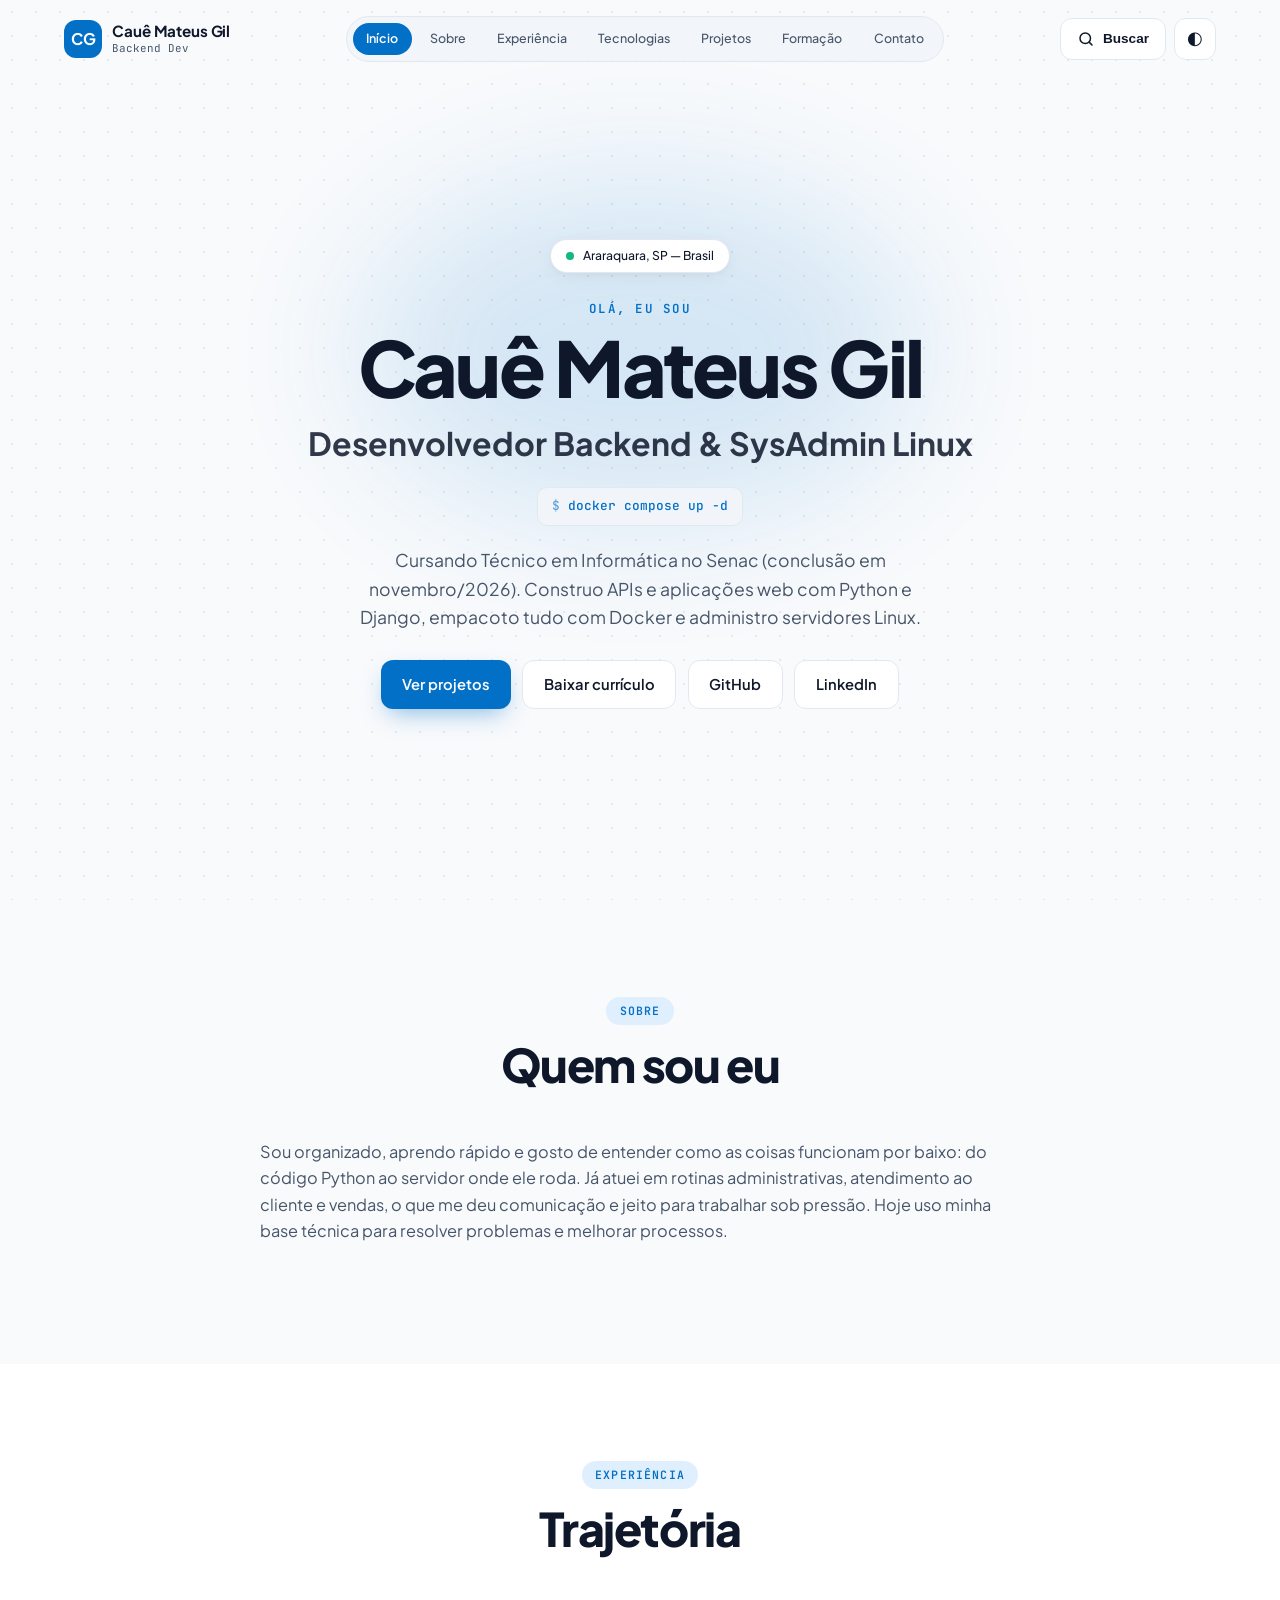
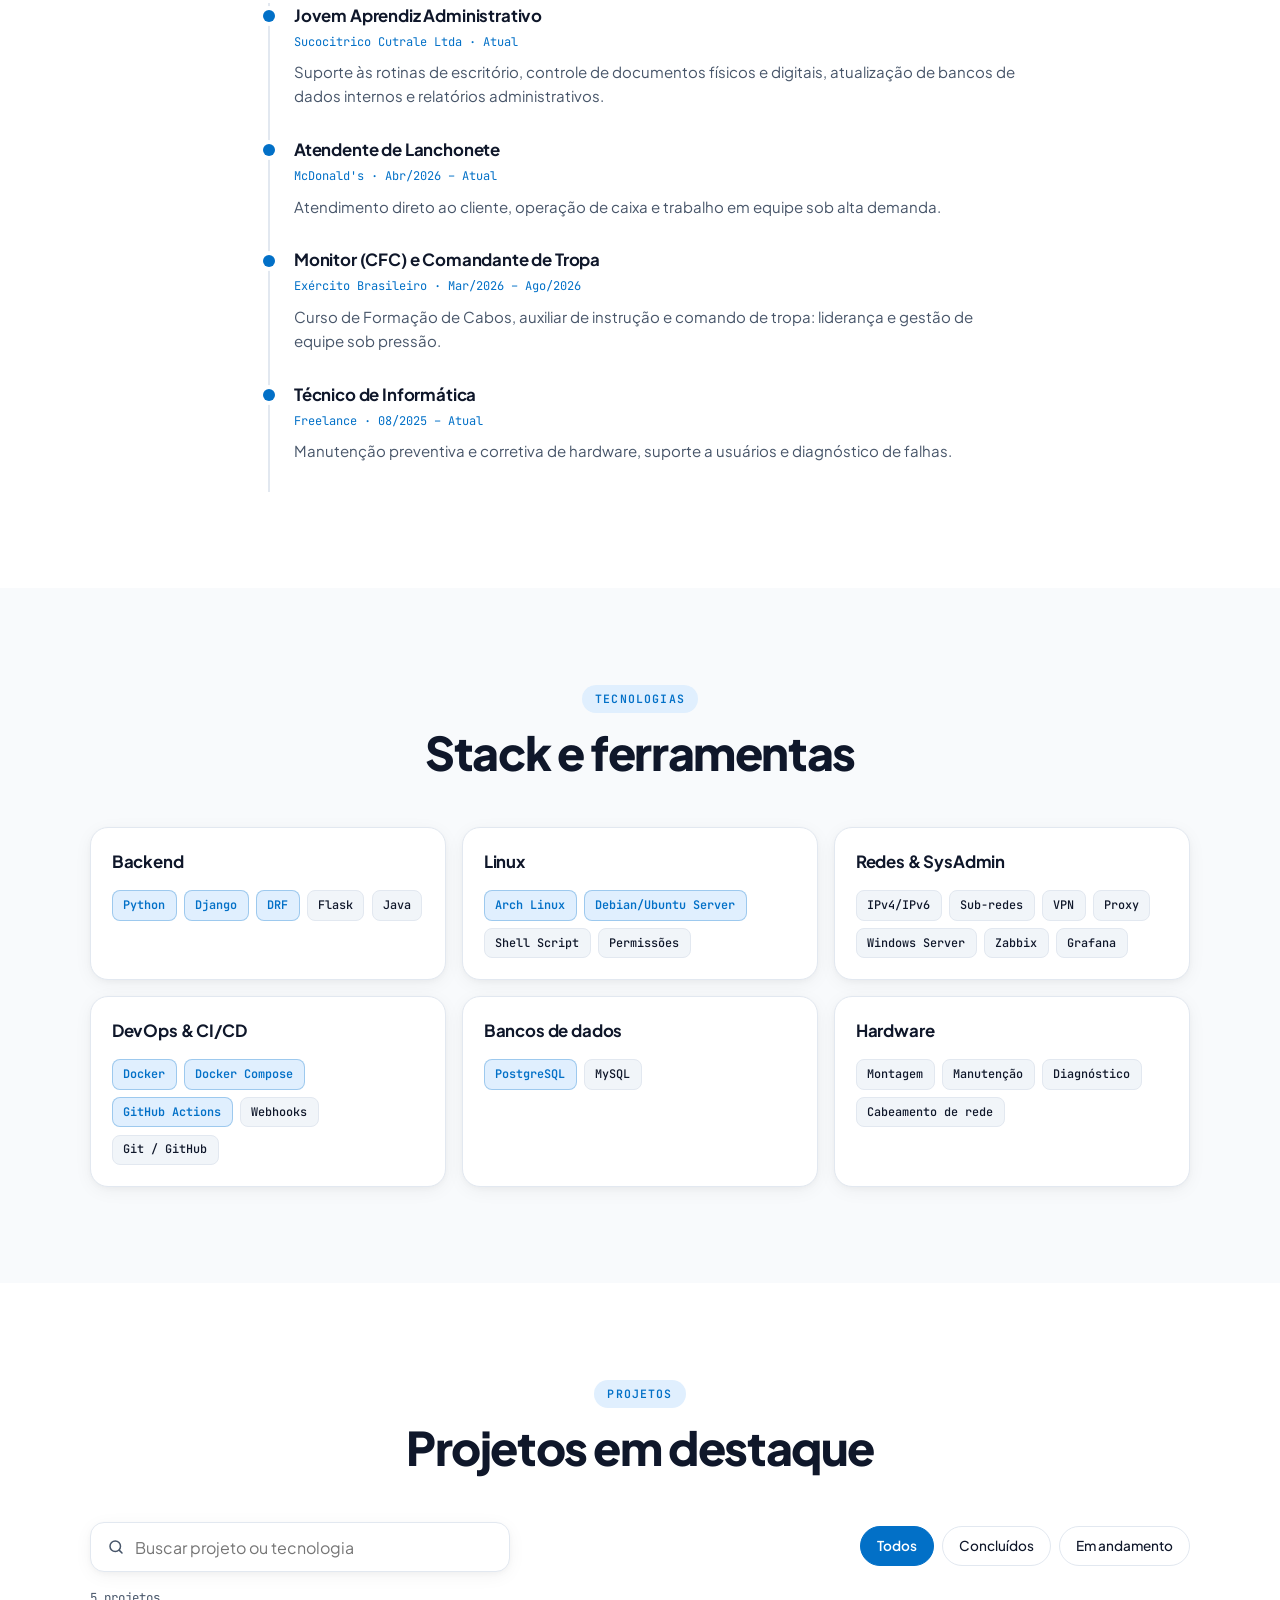
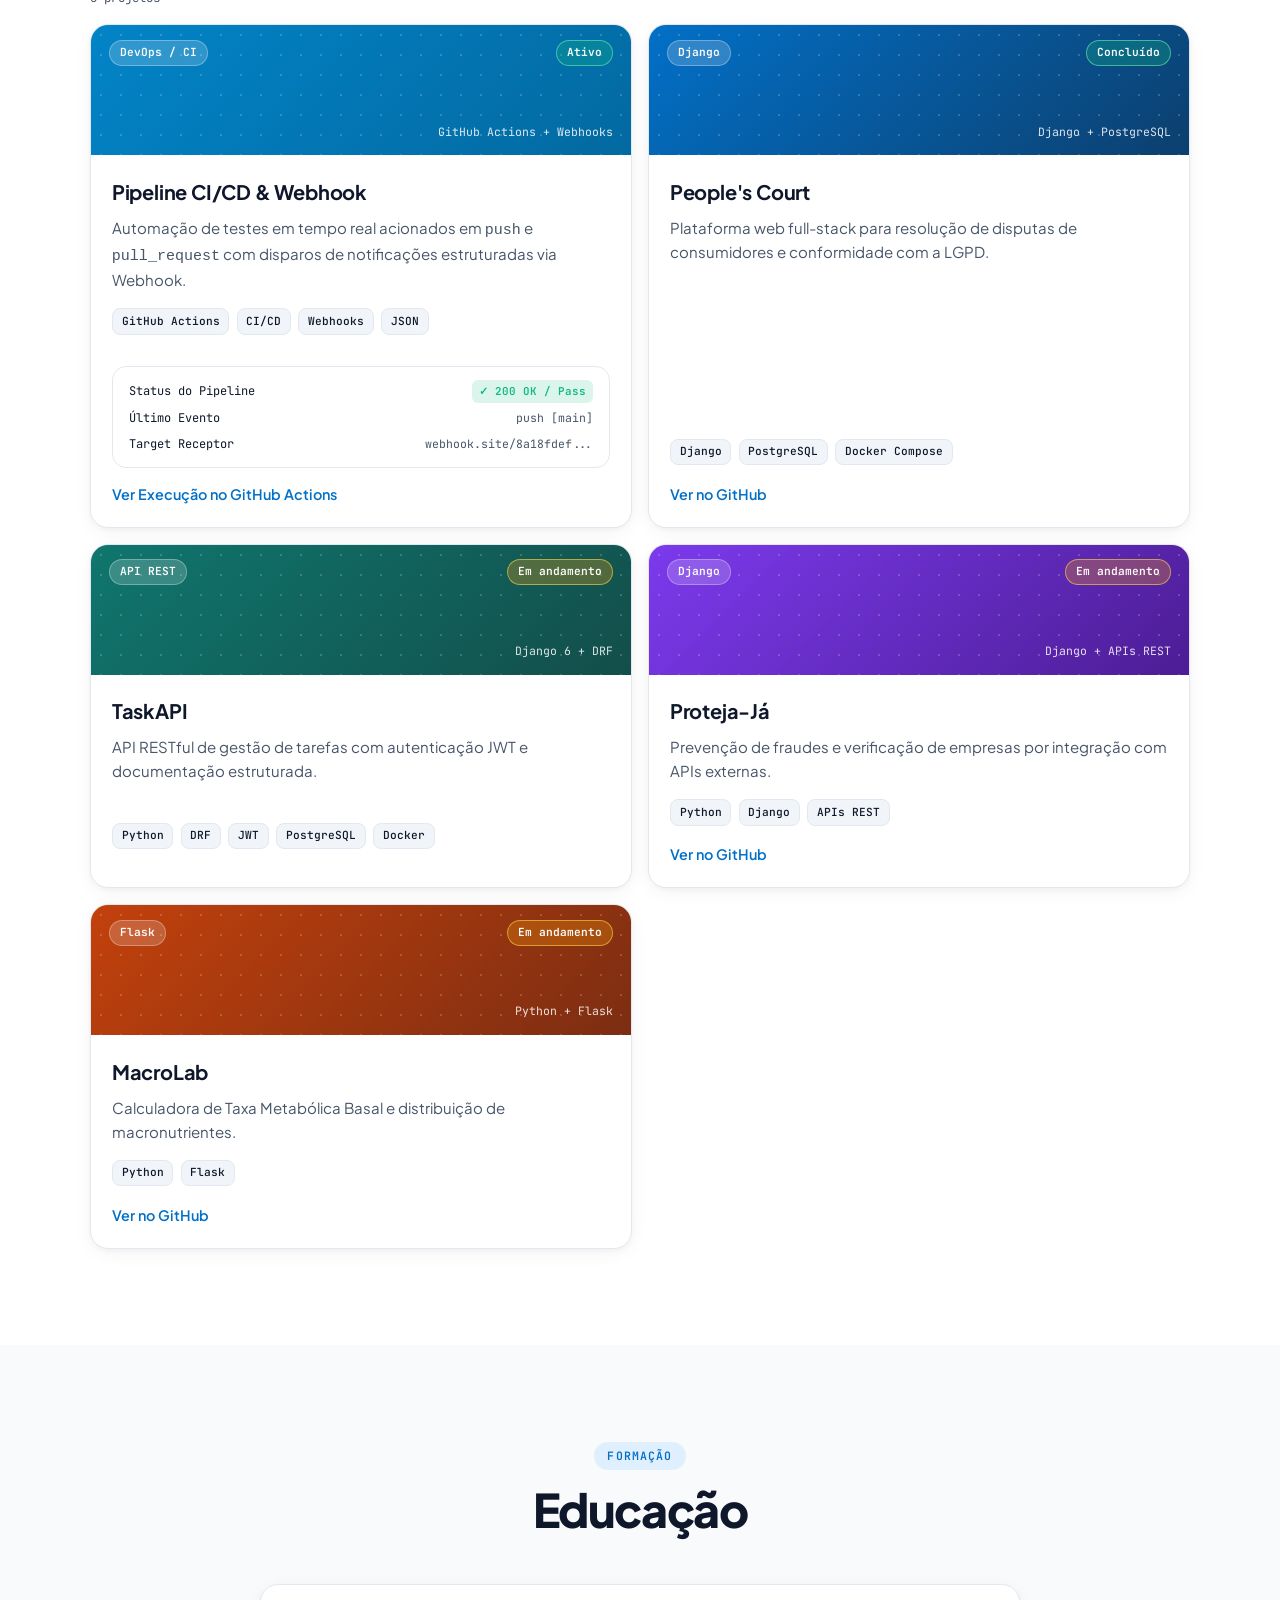
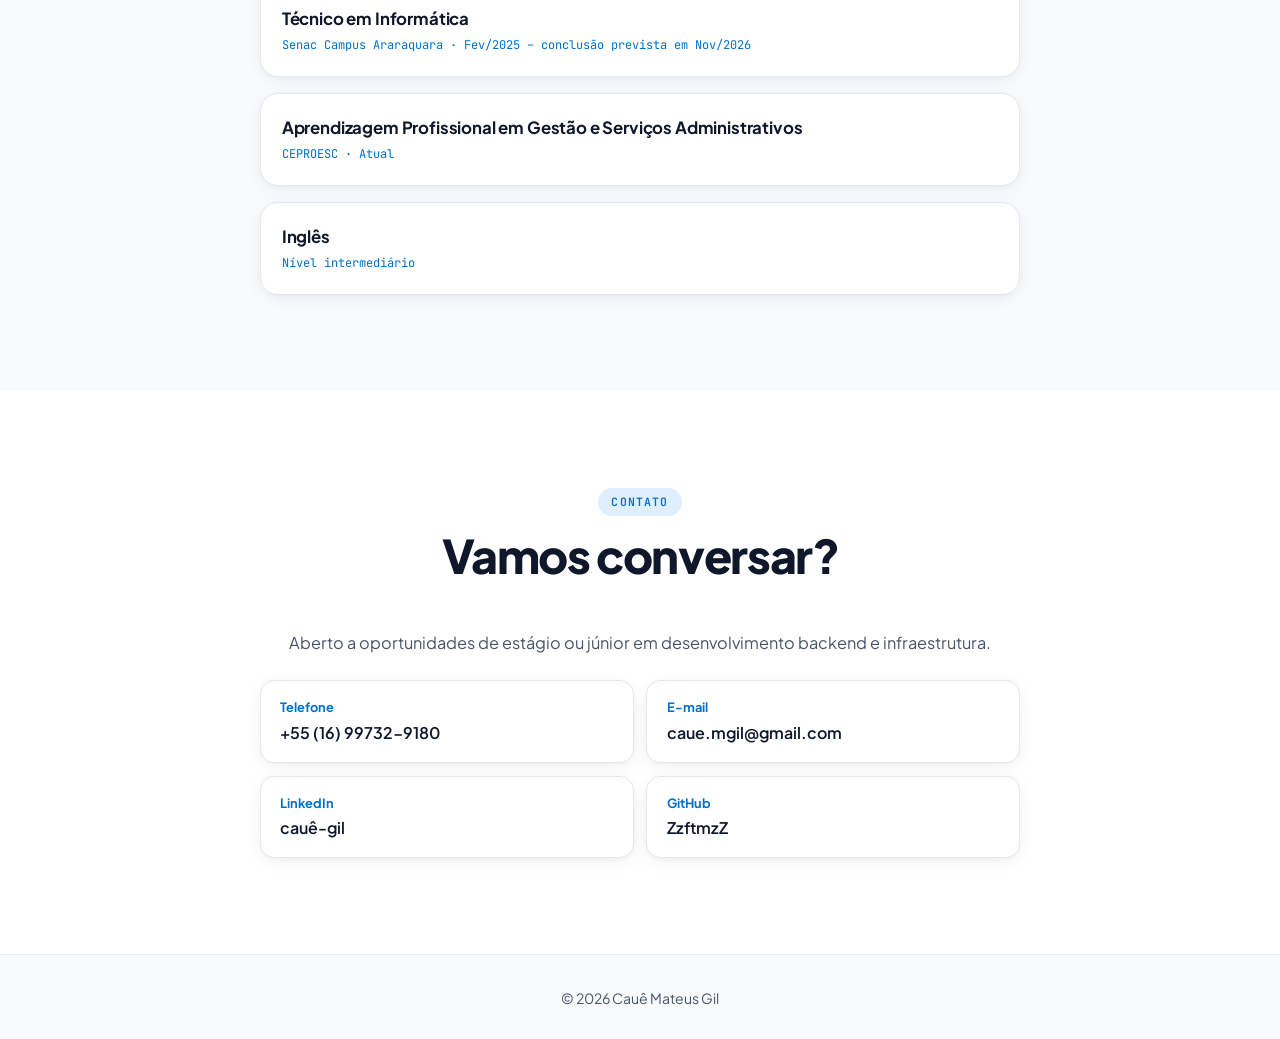
==== index.html @ 2b52a12b "feat: adiciona card de demonstracao da Pipeline CI/CD e Webhooks" ====
<!DOCTYPE html>
<html lang="pt-BR" dir="ltr">
<head>
    <meta charset="UTF-8">
    <meta name="viewport" content="width=device-width, initial-scale=1.0">
    <title>Cauê Mateus Gil | Desenvolvedor Backend & Administrador de Sistemas Linux</title>
    <meta name="description" content="Portfólio e perfil profissional de Cauê Mateus Gil, Desenvolvedor Backend e Administrador de Sistemas Linux especializado em Python, Flask, Django, Java, MySQL, PostgreSQL, Docker e Infraestrutura.">
    <meta name="author" content="Cauê Mateus Gil">
    <meta name="creator" content="Cauê Mateus Gil">
    <meta name="publisher" content="Cauê Mateus Gil">
    <link rel="canonical" href="https://zzftmzz.github.io/curriculo-web/">
    <meta name="robots" content="index, follow, max-snippet:-1, max-image-preview:large, max-video-preview:-1">
    <meta name="googlebot" content="index, follow, max-snippet:-1, max-image-preview:large, max-video-preview:-1">
    <meta name="bingbot" content="index, follow, max-snippet:-1, max-image-preview:large, max-video-preview:-1">
    <link rel="preconnect" href="https://fonts.googleapis.com">
    <link rel="preconnect" href="https://fonts.gstatic.com" crossorigin>
    <link href="https://fonts.googleapis.com/css2?family=JetBrains+Mono:wght@400;500;600&family=Plus+Jakarta+Sans:wght@400;500;600;700;800&display=swap" rel="stylesheet">
    <link rel="icon" href="data:image/svg+xml,%3Csvg xmlns=%27http://www.w3.org/2000/svg%27 viewBox=%270 0 32 32%27%3E%3Crect width=%2732%27 height=%2732%27 rx=%277%27 fill=%27%23101828%27/%3E%3Ctext x=%2716%27 y=%2722%27 font-size=%2716%27 text-anchor=%27middle%27 font-family=%27monospace%27 font-weight=%27700%27 fill=%27%238FA8FF%27%3ECG%3C/text%3E%3C/svg%3E">
    <meta name="theme-color" content="#080c14" media="(prefers-color-scheme: dark)">
    <meta name="theme-color" content="#f8fafc" media="(prefers-color-scheme: light)">
    <link rel="stylesheet" href="style.css?v=3">
    <meta property="og:locale" content="pt_BR">
    <meta property="og:type" content="profile">
    <meta property="og:title" content="Cauê Mateus Gil | Desenvolvedor Backend & Administrador de Sistemas Linux">
    <meta property="og:description" content="Engenharia de software, desenvolvimento backend em Python, Django, Flask, Java, infraestrutura Linux, redes e containers Docker.">
    <meta property="og:url" content="https://zzftmzz.github.io/curriculo-web/">
    <meta property="og:site_name" content="Cauê Mateus Gil Tech">
    <script type="application/ld+json">
    {
      "@context": "https://schema.org",
      "@graph": [
        {
          "@type": "WebSite",
          "@id": "https://zzftmzz.github.io/curriculo-web/#website",
          "url": "https://zzftmzz.github.io/curriculo-web/",
          "name": "Cauê Mateus Gil | Portfólio Profissional",
          "publisher": {
            "@id": "https://zzftmzz.github.io/curriculo-web/#person"
          },
          "inLanguage": "pt-BR"
        },
        {
          "@type": "ProfilePage",
          "@id": "https://zzftmzz.github.io/curriculo-web/#webpage",
          "url": "https://zzftmzz.github.io/curriculo-web/",
          "name": "Cauê Mateus Gil - Desenvolvedor Backend",
          "isPartOf": {
            "@id": "https://zzftmzz.github.io/curriculo-web/#website"
          },
          "about": {
            "@id": "https://zzftmzz.github.io/curriculo-web/#person"
          },
          "mainEntity": {
            "@id": "https://zzftmzz.github.io/curriculo-web/#person"
          },
          "inLanguage": "pt-BR"
        },
        {
          "@type": "Person",
          "@id": "https://zzftmzz.github.io/curriculo-web/#person",
          "name": "Cauê Mateus Gil",
          "url": "https://zzftmzz.github.io/curriculo-web/",
          "jobTitle": "Desenvolvedor Backend & Administrador de Sistemas Linux",
          "sameAs": [
            "https://github.com/ZzftmzZ",
            "https://www.linkedin.com/in/cauê-gil/"
          ],
          "knowsAbout": [
            "Python",
            "Django",
            "Flask",
            "Django REST Framework",
            "Java",
            "MySQL",
            "PostgreSQL",
            "Docker",
            "Docker Compose",
            "GitHub Actions (CI/CD)",
            "Webhooks",
            "REST APIs",
            "Linux",
            "Arch Linux",
            "Shell Script",
            "Redes e SysAdmin"
          ]
        }
      ]
    }
    </script>
    <script>
      (function () {
        try {
          var t = localStorage.getItem('theme');
          var d = window.matchMedia('(prefers-color-scheme: dark)').matches;
          if (t === 'dark' || (!t && d)) document.documentElement.classList.add('dark');
        } catch (e) {}
      })();
    </script>
</head>
<body>
    <a class="skip" href="#about">Ir para o conteúdo</a>
    <header class="nav" id="nav">
        <div class="nav-in">
            <a href="#hero" class="brand" aria-label="Cauê Mateus Gil - Início">
                <span class="logo">CG</span>
                <span class="brand-t"><b>Cauê Mateus Gil</b><small>Backend Dev</small></span>
            </a>
            <nav class="pill" id="menu" aria-label="Seções">
                <a href="#hero">Início</a>
                <a href="#about">Sobre</a>
                <a href="#experience">Experiência</a>
                <a href="#skills">Tecnologias</a>
                <a href="#projects">Projetos</a>
                <a href="#education">Formação</a>
                <a href="#contact">Contato</a>
            </nav>
            <div class="actions">
                <button class="icon-btn srch-btn" id="sbtn" type="button" aria-label="Buscar no site" aria-expanded="false" aria-controls="sp"><svg viewBox="0 0 24 24" width="18" height="18" fill="none" stroke="currentColor" stroke-width="2" stroke-linecap="round" aria-hidden="true"><circle cx="11" cy="11" r="7"/><path d="m20 20-3.5-3.5"/></svg><span class="srch-t">Buscar</span></button>
                <button class="icon-btn" id="theme" type="button" aria-label="Alternar tema">◐</button>
                <button class="icon-btn burger" id="burger" type="button" aria-label="Abrir menu" aria-expanded="false">☰</button>
            </div>
        </div>
    </header>
    <div class="sp" id="sp" hidden>
        <div class="sp-in">
            <label class="search" for="gq">
                <span class="sr">Buscar no site</span>
                <svg viewBox="0 0 24 24" width="18" height="18" fill="none" stroke="currentColor" stroke-width="2" stroke-linecap="round" aria-hidden="true"><circle cx="11" cy="11" r="7"/><path d="m20 20-3.5-3.5"/></svg>
                <input id="gq" type="search" placeholder="Buscar no site: Django, Docker, Linux, Senac..." autocomplete="off">
            </label>
            <ul class="res" id="res" aria-live="polite"></ul>
        </div>
    </div>

    <main>
        <section id="hero" class="hero grid-bg">
            <div class="glow"></div>
            <div class="hero-in">
                <p class="badge-pill"><span class="ping"></span>Araraquara, SP — Brasil</p>
                <p class="eyebrow">Olá, eu sou</p>
                <h1>Cauê Mateus Gil</h1>
                <p class="headline">Desenvolvedor Backend &amp; SysAdmin Linux</p>
                <p class="term-line"><span class="prompt">$</span> <span id="phrase">docker compose up -d</span></p>
                <p class="lead">Cursando Técnico em Informática no Senac (conclusão em novembro/2026). Construo APIs e aplicações web com Python e Django, empacoto tudo com Docker e administro servidores Linux.</p>
                <div class="cta">
                    <a href="#projects" class="btn primary">Ver projetos</a>
                    <a href="curriculo.pdf" download="Curriculo-Caue-Mateus-Gil.pdf" class="btn-download btn ghost">Baixar currículo</a>
                    <a href="https://github.com/ZzftmzZ" target="_blank" rel="noopener noreferrer" class="btn ghost">GitHub</a>
                    <a href="https://www.linkedin.com/in/cauê-gil/" target="_blank" rel="noopener noreferrer" class="btn ghost">LinkedIn</a>
                </div>
            </div>
        </section>

        <section id="about" class="sec">
            <div class="wrap narrow">
                <div class="head"><p class="tag">Sobre</p><h2>Quem sou eu</h2></div>
                <p class="about">Sou organizado, aprendo rápido e gosto de entender como as coisas funcionam por baixo: do código Python ao servidor onde ele roda. Já atuei em rotinas administrativas, atendimento ao cliente e vendas, o que me deu comunicação e jeito para trabalhar sob pressão. Hoje uso minha base técnica para resolver problemas e melhorar processos.</p>
            </div>
        </section>

        <section id="experience" class="sec alt">
            <div class="wrap narrow">
                <div class="head"><p class="tag">Experiência</p><h2>Trajetória</h2></div>
                <ol class="timeline">
                    <li><h3>Jovem Aprendiz Administrativo</h3><p class="meta">Sucocitrico Cutrale Ltda · Atual</p><p>Suporte às rotinas de escritório, controle de documentos físicos e digitais, atualização de bancos de dados internos e relatórios administrativos.</p></li>
                    <li><h3>Atendente de Lanchonete</h3><p class="meta">McDonald's · Abr/2026 – Atual</p><p>Atendimento direto ao cliente, operação de caixa e trabalho em equipe sob alta demanda.</p></li>
                    <li><h3>Monitor (CFC) e Comandante de Tropa</h3><p class="meta">Exército Brasileiro · Mar/2026 – Ago/2026</p><p>Curso de Formação de Cabos, auxiliar de instrução e comando de tropa: liderança e gestão de equipe sob pressão.</p></li>
                    <li><h3>Técnico de Informática</h3><p class="meta">Freelance · 08/2025 – Atual</p><p>Manutenção preventiva e corretiva de hardware, suporte a usuários e diagnóstico de falhas.</p></li>
                </ol>
            </div>
        </section>

        <section id="skills" class="sec">
            <div class="wrap">
                <div class="head"><p class="tag">Tecnologias</p><h2>Stack e ferramentas</h2></div>
                <div class="cards3">
                    <article class="card"><h3>Backend</h3><div class="chips"><span class="hl">Python</span><span class="hl">Django</span><span class="hl">DRF</span><span>Flask</span><span>Java</span></div></article>
                    <article class="card"><h3>Linux</h3><div class="chips"><span class="hl">Arch Linux</span><span class="hl">Debian/Ubuntu Server</span><span>Shell Script</span><span>Permissões</span></div></article>
                    <article class="card"><h3>Redes &amp; SysAdmin</h3><div class="chips"><span>IPv4/IPv6</span><span>Sub-redes</span><span>VPN</span><span>Proxy</span><span>Windows Server</span><span>Zabbix</span><span>Grafana</span></div></article>
                    <article class="card"><h3>DevOps &amp; CI/CD</h3><div class="chips"><span class="hl">Docker</span><span class="hl">Docker Compose</span><span class="hl">GitHub Actions</span><span>Webhooks</span><span>Git / GitHub</span></div></article>
                    <article class="card"><h3>Bancos de dados</h3><div class="chips"><span class="hl">PostgreSQL</span><span>MySQL</span></div></article>
                    <article class="card"><h3>Hardware</h3><div class="chips"><span>Montagem</span><span>Manutenção</span><span>Diagnóstico</span><span>Cabeamento de rede</span></div></article>
                </div>
            </div>
        </section>

        <section id="projects" class="sec alt">
            <div class="wrap">
                <div class="head"><p class="tag">Projetos</p><h2>Projetos em destaque</h2></div>
                <div class="toolbar">
                    <label class="search" for="q">
                        <span class="sr">Buscar projetos ou tecnologias</span>
                        <svg viewBox="0 0 24 24" width="18" height="18" fill="none" stroke="currentColor" stroke-width="2" stroke-linecap="round" aria-hidden="true"><circle cx="11" cy="11" r="7"/><path d="m20 20-3.5-3.5"/></svg>
                        <input id="q" type="search" placeholder="Buscar projeto ou tecnologia" autocomplete="off">
                    </label>
                    <div class="filters" role="group" aria-label="Filtrar por status">
                        <button type="button" class="chip on" data-f="all" aria-pressed="true">Todos</button>
                        <button type="button" class="chip" data-f="done" aria-pressed="false">Concluídos</button>
                        <button type="button" class="chip" data-f="wip" aria-pressed="false">Em andamento</button>
                    </div>
                </div>
                <p class="count" id="count" aria-live="polite">5 projetos</p>
                <div class="cards2" id="plist">
                    <article class="proj" data-status="done" data-search="ci/cd pipeline e webhook automação de testes contínuos com github actions e integração de eventos em tempo real via webhooks json. devops github actions ci cd webhooks concluído">
                        <div class="cover c5"><div class="cover-top"><span class="cat">DevOps / CI</span><span class="st done">Ativo</span></div><span class="mono-s">GitHub Actions + Webhooks</span></div>
                        <div class="proj-b">
                            <h3>Pipeline CI/CD &amp; Webhook</h3>
                            <p>Automação de testes em tempo real acionados em <code>push</code> e <code>pull_request</code> com disparos de notificações estruturadas via Webhook.</p>
                            <div class="chips sm"><span>GitHub Actions</span><span>CI/CD</span><span>Webhooks</span><span>JSON</span></div>
                            <div class="webhook-box">
                                <div class="webhook-row"><span>Status do Pipeline</span><span class="webhook-tag">✓ 200 OK / Pass</span></div>
                                <div class="webhook-row"><span>Último Evento</span><span class="webhook-code">push [main]</span></div>
                                <div class="webhook-row"><span>Target Receptor</span><span class="webhook-code">webhook.site/8a18fdef...</span></div>
                            </div>
                            <a href="https://github.com/ZzftmzZ/curriculo-web/actions" target="_blank" rel="noopener noreferrer" class="more" style="margin-top: .9rem;">Ver Execução no GitHub Actions</a>
                        </div>
                    </article>
                    <article class="proj" data-status="done" data-search="people's court plataforma web full-stack para resolução de disputas de consumidores e conformidade com a lgpd. django postgresql docker compose django concluído">
                        <div class="cover c1"><div class="cover-top"><span class="cat">Django</span><span class="st done">Concluído</span></div><span class="mono-s">Django + PostgreSQL</span></div>
                        <div class="proj-b">
                            <h3>People's Court</h3>
                            <p>Plataforma web full-stack para resolução de disputas de consumidores e conformidade com a LGPD.</p>
                            <div class="chips sm"><span>Django</span><span>PostgreSQL</span><span>Docker Compose</span></div>
                            <a href="https://github.com/ZzftmzZ/People-s-Court" target="_blank" rel="noopener noreferrer" class="more">Ver no GitHub</a>
                        </div>
                    </article>
                    <article class="proj" data-status="wip" data-search="taskapi api restful de gestão de tarefas com autenticação jwt e documentação estruturada. python drf jwt postgresql docker api rest em andamento">
                        <div class="cover c2"><div class="cover-top"><span class="cat">API REST</span><span class="st wip">Em andamento</span></div><span class="mono-s">Django 6 + DRF</span></div>
                        <div class="proj-b">
                            <h3>TaskAPI</h3>
                            <p>API RESTful de gestão de tarefas com autenticação JWT e documentação estruturada.</p>
                            <div class="chips sm"><span>Python</span><span>DRF</span><span>JWT</span><span>PostgreSQL</span><span>Docker</span></div>
                            
                        </div>
                    </article>
                    <article class="proj" data-status="wip" data-search="proteja-já prevenção de fraudes e verificação de empresas por integração com apis externas. python django apis rest django em andamento">
                        <div class="cover c3"><div class="cover-top"><span class="cat">Django</span><span class="st wip">Em andamento</span></div><span class="mono-s">Django + APIs REST</span></div>
                        <div class="proj-b">
                            <h3>Proteja-Já</h3>
                            <p>Prevenção de fraudes e verificação de empresas por integração com APIs externas.</p>
                            <div class="chips sm"><span>Python</span><span>Django</span><span>APIs REST</span></div>
                            <a href="https://github.com/ZzftmzZ/guardiao-antigolpes" target="_blank" rel="noopener noreferrer" class="more">Ver no GitHub</a>
                        </div>
                    </article>
                    <article class="proj" data-status="wip" data-search="macrolab calculadora de taxa metabólica basal e distribuição de macronutrientes. python flask flask em andamento">
                        <div class="cover c4"><div class="cover-top"><span class="cat">Flask</span><span class="st wip">Em andamento</span></div><span class="mono-s">Python + Flask</span></div>
                        <div class="proj-b">
                            <h3>MacroLab</h3>
                            <p>Calculadora de Taxa Metabólica Basal e distribuição de macronutrientes.</p>
                            <div class="chips sm"><span>Python</span><span>Flask</span></div>
                            <a href="https://github.com/ZzftmzZ/calculadora-fitness" target="_blank" rel="noopener noreferrer" class="more">Ver no GitHub</a>
                        </div>
                    </article>
                </div>
                <p class="empty" id="empty" hidden>Nenhum projeto encontrado. Tente outro termo.</p>
            </div>
        </section>

        <section id="education" class="sec">
            <div class="wrap narrow">
                <div class="head"><p class="tag">Formação</p><h2>Educação</h2></div>
                <div class="edu">
                    <article class="card"><h3>Técnico em Informática</h3><p class="meta">Senac Campus Araraquara · Fev/2025 – conclusão prevista em Nov/2026</p></article>
                    <article class="card"><h3>Aprendizagem Profissional em Gestão e Serviços Administrativos</h3><p class="meta">CEPROESC · Atual</p></article>
                    <article class="card"><h3>Inglês</h3><p class="meta">Nível intermediário</p></article>
                </div>
            </div>
        </section>

        <section id="contact" class="sec alt">
            <div class="wrap narrow">
                <div class="head"><p class="tag">Contato</p><h2>Vamos conversar?</h2></div>
                <p class="about center">Aberto a oportunidades de estágio ou júnior em desenvolvimento backend e infraestrutura.</p>
                <ul class="contacts">
                    <li><a href="tel:+5516997329180"><b>Telefone</b><span>+55 (16) 99732-9180</span></a></li>
                    <li><a href="mailto:caue.mgil@gmail.com"><b>E-mail</b><span>caue.mgil@gmail.com</span></a></li>
                    <li><a href="https://www.linkedin.com/in/cauê-gil/" target="_blank" rel="noopener noreferrer"><b>LinkedIn</b><span>cauê-gil</span></a></li>
                    <li><a href="https://github.com/ZzftmzZ" target="_blank" rel="noopener noreferrer"><b>GitHub</b><span>ZzftmzZ</span></a></li>
                </ul>
            </div>
        </section>
    </main>
    <a href="#hero" class="fab top" id="top" aria-label="Voltar ao topo" hidden>↑</a>

    <footer><p>&copy; 2026 Cauê Mateus Gil</p></footer>

    <script>
      (function () {
        var root = document.documentElement;
        document.getElementById('theme').addEventListener('click', function () {
          var dark = root.classList.toggle('dark');
          try { localStorage.setItem('theme', dark ? 'dark' : 'light'); } catch (e) {}
        });
        var burger = document.getElementById('burger'), menu = document.getElementById('menu');
        burger.addEventListener('click', function () {
          var open = menu.classList.toggle('open');
          burger.setAttribute('aria-expanded', open);
        });
        menu.addEventListener('click', function (e) { if (e.target.tagName === 'A') { menu.classList.remove('open'); burger.setAttribute('aria-expanded', false); } });
        var nav = document.getElementById('nav');
        function onScroll() { nav.classList.toggle('scrolled', window.scrollY > 20); }
        onScroll(); window.addEventListener('scroll', onScroll, { passive: true });
        var links = {};
        menu.querySelectorAll('a').forEach(function (a) { links[a.getAttribute('href').slice(1)] = a; });
        var io = new IntersectionObserver(function (es) {
          es.forEach(function (e) {
            if (e.isIntersecting) {
              Object.keys(links).forEach(function (k) { links[k].classList.toggle('active', k === e.target.id); });
            }
          });
        }, { rootMargin: '-45% 0px -50% 0px' });
        document.querySelectorAll('main section[id]').forEach(function (s) { io.observe(s); });
        var sp = document.getElementById('sp'), sbtn = document.getElementById('sbtn'), gq = document.getElementById('gq'), res = document.getElementById('res'), idx = [];
        function add(type, label, el, text) {
          if (!el.id) el.id = 's-' + idx.length;
          idx.push({ type: type, label: label, id: el.id, text: (label + ' ' + text).toLowerCase() });
        }
        menu.querySelectorAll('a').forEach(function (a) { var t = document.querySelector(a.getAttribute('href')); if (t) add('Seção', a.textContent, t, ''); });
        document.querySelectorAll('#skills .card').forEach(function (c) { add('Tecnologia', c.querySelector('h3').textContent, c, c.textContent); });
        document.querySelectorAll('#plist .proj').forEach(function (c) { add('Projeto', c.querySelector('h3').textContent, c, c.dataset.search); });
        document.querySelectorAll('.timeline li').forEach(function (c) { add('Experiência', c.querySelector('h3').textContent, c, c.textContent); });
        document.querySelectorAll('#education .card').forEach(function (c) { add('Formação', c.querySelector('h3').textContent, c, c.textContent); });
        document.querySelectorAll('#contact .contacts a').forEach(function (c) { add('Contato', c.querySelector('b').textContent, c, c.textContent); });
        function render() {
          var t = gq.value.trim().toLowerCase(); res.innerHTML = '';
          if (!t) return;
          var hits = idx.filter(function (r) { return r.text.indexOf(t) > -1; }).slice(0, 8);
          if (!hits.length) { var li = document.createElement('li'); li.className = 'none'; li.textContent = 'Nada encontrado.'; res.appendChild(li); return; }
          hits.forEach(function (r) {
            var li = document.createElement('li'), a = document.createElement('a');
            a.href = '#' + r.id; a.innerHTML = '<span></span><small></small>';
            a.firstChild.textContent = r.label; a.lastChild.textContent = r.type;
            li.appendChild(a); res.appendChild(li);
          });
        }
        function openSearch(o) {
          sp.hidden = !o; sbtn.setAttribute('aria-expanded', o);
          if (o) gq.focus(); else { gq.value = ''; res.innerHTML = ''; }
        }
        sbtn.addEventListener('click', function () { openSearch(sp.hidden); });
        gq.addEventListener('input', render);
        res.addEventListener('click', function (e) { if (e.target.closest('a')) openSearch(false); });
        document.addEventListener('keydown', function (e) { if (e.key === 'Escape' && !sp.hidden) { openSearch(false); sbtn.focus(); } });
        var q = document.getElementById('q'), cards = document.querySelectorAll('#plist .proj'), cnt = document.getElementById('count'), emp = document.getElementById('empty'), chips = document.querySelectorAll('.filters .chip'), flt = 'all';
        function apply() {
          var t = q.value.trim().toLowerCase(), n = 0;
          cards.forEach(function (c) {
            var ok = (flt === 'all' || c.dataset.status === flt) && (!t || c.dataset.search.indexOf(t) > -1);
            c.hidden = !ok; if (ok) n++;
          });
          cnt.textContent = n + (n === 1 ? ' projeto' : ' projetos');
          emp.hidden = n !== 0;
        }
        q.addEventListener('input', apply);
        chips.forEach(function (b) { b.addEventListener('click', function () {
          flt = b.dataset.f;
          chips.forEach(function (x) { var on = x === b; x.classList.toggle('on', on); x.setAttribute('aria-pressed', on); });
          apply();
        }); });
        var topBtn = document.getElementById('top');
        window.addEventListener('scroll', function () { topBtn.hidden = window.scrollY < 600; }, { passive: true });
        var phrases = ['docker compose up -d', 'python manage.py runserver', 'sudo pacman -Syu', 'git push origin main'];
        var el = document.getElementById('phrase'), i = 0;
        if (!window.matchMedia('(prefers-reduced-motion: reduce)').matches) {
          setInterval(function () {
            el.classList.add('fade');
            setTimeout(function () { i = (i + 1) % phrases.length; el.textContent = phrases[i]; el.classList.remove('fade'); }, 300);
          }, 2800);
        }
      })();
    </script>
</body>
</html>
---- style.css ----
/* Mobile-first */
:root {
  --bg: #f8fafc; --alt: #ffffff; --card: #ffffff; --text: #0f172a; --muted: #475569; --line: #e2e8f0;
  --brand: #0270c7; --brand-soft: #e0effe; --chip: #f1f5f9;
  --shadow: 0 4px 20px -2px rgba(0,0,0,.06), 0 2px 6px -1px rgba(0,0,0,.04);
  --dot: rgba(15,23,42,.08);
}
html.dark {
  --bg: #080c14; --alt: #0f1726; --card: #141e33; --text: #f1f5f9; --muted: #8e9eb5; --line: #1f2d47;
  --brand: #36abf7; --brand-soft: rgba(12,142,233,.14); --chip: #1a2740;
  --shadow: 0 10px 30px -10px rgba(0,0,0,.5), 0 0 0 1px rgba(255,255,255,.05);
  --dot: rgba(255,255,255,.06);
}
*, *::before, *::after { box-sizing: border-box; margin: 0; padding: 0; }
html { scroll-behavior: smooth; scroll-padding-top: 4.5rem; }
body { font-family: 'Plus Jakarta Sans', system-ui, sans-serif; background: var(--bg); color: var(--text); line-height: 1.6; -webkit-font-smoothing: antialiased; overflow-x: hidden; }
a { color: inherit; }
[hidden] { display: none !important; }
a:focus-visible, button:focus-visible, input:focus-visible { outline: 3px solid var(--brand); outline-offset: 3px; border-radius: 8px; }
.sr { position: absolute; width: 1px; height: 1px; overflow: hidden; clip: rect(0 0 0 0); white-space: nowrap; }
.skip { position: absolute; left: 1rem; top: -3rem; background: var(--brand); color: #fff; padding: .5rem 1rem; border-radius: 8px; z-index: 100; }
.skip:focus { top: 1rem; }
.term-line, .chips, .meta, .mono-s, .cat, .tag, .brand small, .st, .count, .eyebrow { font-family: 'JetBrains Mono', monospace; }

/* Nav */
.nav { position: fixed; inset: 0 0 auto 0; z-index: 40; padding: .7rem 0; background: color-mix(in srgb, var(--bg) 88%, transparent); backdrop-filter: blur(10px); border-bottom: 1px solid var(--line); }
.nav-in { max-width: 1200px; margin: 0 auto; padding: 0 1rem; display: flex; align-items: center; justify-content: space-between; gap: .75rem; position: relative; }
.brand { display: flex; align-items: center; gap: .65rem; text-decoration: none; }
.logo { width: 38px; height: 38px; border-radius: 12px; background: #0270c7; color: #fff; display: grid; place-items: center; font-weight: 700; }
.brand-t { display: flex; flex-direction: column; line-height: 1.1; }
.brand-t b { font-size: .95rem; letter-spacing: -.01em; }
.brand small { font-size: .68rem; color: var(--muted); margin-top: 3px; }
.pill { display: none; position: absolute; top: calc(100% + .6rem); left: 1rem; right: 1rem; flex-direction: column; padding: .5rem; border-radius: 18px; background: var(--card); border: 1px solid var(--line); box-shadow: var(--shadow); }
.pill.open { display: flex; }
.pill a { padding: .8rem 1rem; border-radius: 12px; font-size: .95rem; font-weight: 500; text-decoration: none; color: var(--muted); }
.pill a.active { background: var(--brand); color: #fff; font-weight: 600; }
html.dark .pill a.active { color: #04121f; }
.actions { display: flex; gap: .5rem; }
.icon-btn { width: 42px; height: 42px; border-radius: 12px; border: 1px solid var(--line); background: var(--card); color: var(--text); font-size: 1.1rem; cursor: pointer; }

/* Hero */
.grid-bg { background-image: radial-gradient(var(--dot) 1px, transparent 1px); background-size: 24px 24px; }
.hero { position: relative; min-height: 100svh; display: flex; align-items: center; justify-content: center; padding: 6.5rem 1rem 3.5rem; overflow: hidden; }
.glow { position: absolute; top: 20%; left: 50%; width: 320px; height: 260px; transform: translateX(-50%); border-radius: 50%; background: var(--brand); opacity: .14; filter: blur(70px); pointer-events: none; }
.hero-in { position: relative; text-align: center; max-width: 820px; display: flex; flex-direction: column; align-items: center; animation: up .7s cubic-bezier(.16,1,.3,1) both; }
.badge-pill { display: inline-flex; align-items: center; gap: .6rem; padding: .4rem .9rem; border-radius: 999px; background: var(--card); border: 1px solid var(--line); font-size: .76rem; font-weight: 500; box-shadow: var(--shadow); margin-bottom: 1.6rem; }
.ping { width: 8px; height: 8px; border-radius: 50%; background: #10b981; }
.eyebrow { text-transform: uppercase; letter-spacing: .18em; font-size: .78rem; font-weight: 600; color: var(--brand); margin-bottom: .5rem; }
h1 { font-size: clamp(2.2rem, 10vw, 4.8rem); font-weight: 800; letter-spacing: -.035em; line-height: 1.05; margin-bottom: .7rem; }
.headline { font-size: clamp(1.15rem, 4.5vw, 2rem); font-weight: 700; opacity: .85; margin-bottom: 1.1rem; }
.term-line { display: inline-flex; gap: .5rem; padding: .5rem .9rem; border-radius: 10px; background: var(--chip); border: 1px solid var(--line); color: var(--brand); font-size: .8rem; font-weight: 500; margin-bottom: 1.3rem; max-width: 100%; }
.term-line .prompt { opacity: .6; }
#phrase { transition: opacity .3s, transform .3s; }
#phrase.fade { opacity: 0; transform: translateY(-6px); }
.lead { max-width: 38rem; color: var(--muted); font-size: 1rem; margin-bottom: 1.8rem; }
.cta { display: flex; flex-wrap: wrap; gap: .7rem; justify-content: center; width: 100%; }
.btn { display: inline-flex; align-items: center; justify-content: center; min-height: 46px; padding: .75rem 1.3rem; border-radius: 12px; font-weight: 600; font-size: .92rem; text-decoration: none; transition: transform .2s, background .2s, border-color .2s; }
.hero .btn.primary { flex: 1 1 100%; }
.btn.primary { background: #0270c7; color: #fff; box-shadow: 0 10px 24px -8px rgba(2,112,199,.5); }
.btn.primary:hover { background: #0c8ee9; transform: translateY(-2px); }
.btn.ghost { background: var(--card); border: 1px solid var(--line); color: var(--text); }
.btn.ghost:hover { border-color: var(--brand); transform: translateY(-2px); }

/* Sections */
.sec { padding: 4rem 1rem; }
.sec.alt { background: var(--alt); }
.wrap { max-width: 1100px; margin: 0 auto; }
.wrap.narrow { max-width: 760px; }
.center { text-align: center; }
.head { text-align: center; margin-bottom: 2rem; }
.tag { display: inline-block; padding: .3rem .85rem; border-radius: 999px; background: var(--brand-soft); color: var(--brand); font-size: .72rem; font-weight: 600; letter-spacing: .1em; text-transform: uppercase; margin-bottom: .8rem; }
h2 { font-size: clamp(1.7rem, 7vw, 2.9rem); font-weight: 800; letter-spacing: -.03em; line-height: 1.15; }
h3 { font-size: 1.05rem; font-weight: 700; letter-spacing: -.01em; }
.about { color: var(--muted); font-size: 1.02rem; margin-bottom: 1.5rem; }

.timeline { list-style: none; border-left: 2px solid var(--line); margin-left: .5rem; }
.timeline li { position: relative; padding: 0 0 1.8rem 1.5rem; }
.timeline li::before { content: ''; position: absolute; left: -7px; top: .45rem; width: 12px; height: 12px; border-radius: 50%; background: var(--brand); box-shadow: 0 0 0 4px var(--bg); }
.alt .timeline li::before { box-shadow: 0 0 0 4px var(--alt); }
.timeline p:not(.meta) { color: var(--muted); font-size: .94rem; }
.meta { font-size: .75rem; color: var(--brand); margin: .2rem 0 .5rem; }

.card, .proj { background: var(--card); border: 1px solid var(--line); border-radius: 18px; box-shadow: var(--shadow); }
.card { padding: 1.3rem; }
.cards3, .cards2, .edu { display: grid; grid-template-columns: 1fr; gap: 1rem; }
.chips { display: flex; flex-wrap: wrap; gap: .45rem; margin-top: .9rem; }
.chips span { padding: .3rem .65rem; border-radius: 8px; background: var(--chip); border: 1px solid var(--line); font-size: .74rem; font-weight: 500; }
.chips span.hl { background: var(--brand-soft); color: var(--brand); border-color: color-mix(in srgb, var(--brand) 30%, transparent); font-weight: 600; }
.chips.sm { margin: 0 0 1.1rem; }
.chips.sm span { font-size: .7rem; padding: .2rem .55rem; }

/* Project search + filters */
.toolbar { display: flex; flex-direction: column; gap: .8rem; margin-bottom: 1rem; }
.search { display: flex; align-items: center; gap: .6rem; padding: 0 1rem; height: 50px; border-radius: 14px; background: var(--card); border: 1px solid var(--line); color: var(--muted); box-shadow: var(--shadow); }
.search:focus-within { border-color: var(--brand); }
.search input { flex: 1; min-width: 0; border: 0; outline: 0; background: transparent; color: var(--text); font: inherit; font-size: 1rem; }
.search input:focus-visible { outline: 0; }
.filters { display: flex; gap: .5rem; overflow-x: auto; padding-bottom: .2rem; }
.chip { flex: none; min-height: 40px; padding: 0 1rem; border-radius: 999px; border: 1px solid var(--line); background: var(--card); color: var(--text); font: inherit; font-size: .85rem; font-weight: 500; cursor: pointer; }
.chip.on { background: var(--brand); border-color: var(--brand); color: #fff; font-weight: 600; }
html.dark .chip.on { color: #04121f; }
.count { font-size: .78rem; color: var(--muted); margin-bottom: 1rem; }
.empty { text-align: center; color: var(--muted); padding: 2rem 0; }

.proj { overflow: hidden; display: flex; flex-direction: column; }
.cover { height: 120px; padding: .9rem 1.1rem; display: flex; flex-direction: column; justify-content: space-between; background-image: radial-gradient(rgba(255,255,255,.18) 1px, transparent 1px), linear-gradient(135deg, var(--g1), var(--g2)); background-size: 20px 20px, auto; color: #fff; }
.c1 { --g1: #0270c7; --g2: #0c3f6e; } .c2 { --g1: #0f766e; --g2: #134e4a; } .c3 { --g1: #7c3aed; --g2: #4c1d95; } .c4 { --g1: #c2410c; --g2: #7c2d12; } .c5 { --g1: #0284c7; --g2: #0369a1; }
.webhook-box { background: var(--card); border: 1px solid var(--line); border-radius: 14px; padding: .85rem 1rem; margin-top: .85rem; font-family: 'JetBrains Mono', monospace; font-size: .75rem; }
.webhook-row { display: flex; justify-content: space-between; align-items: center; gap: .5rem; margin-bottom: .4rem; }
.webhook-row:last-child { margin-bottom: 0; }
.webhook-tag { padding: .15rem .45rem; border-radius: 6px; font-size: .68rem; font-weight: 600; background: rgba(16,185,129,.15); color: #10b981; }
.webhook-code { color: var(--muted); font-size: .72rem; word-break: break-all; }
.cover-top { display: flex; justify-content: space-between; align-items: center; gap: .5rem; }
.cat, .st { padding: .2rem .65rem; border-radius: 999px; font-size: .7rem; font-weight: 600; background: rgba(255,255,255,.18); border: 1px solid rgba(255,255,255,.3); }
.st.done { background: rgba(16,185,129,.28); border-color: rgba(110,231,183,.6); }
.st.wip { background: rgba(245,158,11,.28); border-color: rgba(252,211,77,.6); }
.mono-s { font-size: .72rem; opacity: .85; align-self: flex-end; }
.proj-b { padding: 1.3rem; display: flex; flex-direction: column; flex: 1; }
.proj-b h3 { font-size: 1.25rem; margin-bottom: .5rem; }
.proj-b p { color: var(--muted); font-size: .94rem; margin-bottom: 1rem; flex: 1; }
.more { color: var(--brand); font-weight: 600; font-size: .9rem; text-decoration: none; }
.more:hover { text-decoration: underline; text-underline-offset: 3px; }
.edu .meta { margin-bottom: 0; }

/* Contact */
.contacts { list-style: none; display: grid; grid-template-columns: 1fr; gap: .8rem; margin-top: 1.5rem; }
.contacts a { display: flex; flex-direction: column; gap: .15rem; padding: 1rem 1.2rem; min-height: 64px; border-radius: 14px; background: var(--card); border: 1px solid var(--line); text-decoration: none; box-shadow: var(--shadow); }
.contacts a:hover { border-color: var(--brand); }
.contacts b { font-size: .8rem; color: var(--brand); }
.contacts span { font-size: 1rem; font-weight: 600; word-break: break-word; }

/* Floating buttons */
.fab { position: fixed; right: 1rem; z-index: 50; width: 52px; height: 52px; border-radius: 50%; display: grid; place-items: center; text-decoration: none; box-shadow: 0 8px 20px -4px rgba(0,0,0,.35); }
.fab.top { bottom: 1rem; background: var(--card); color: var(--text); border: 1px solid var(--line); font-size: 1.3rem; }

footer { text-align: center; padding: 2rem 1rem 5rem; color: var(--muted); font-size: .88rem; border-top: 1px solid var(--line); }

@keyframes up { from { opacity: 0; transform: translateY(24px); } to { opacity: 1; transform: none; } }

/* Tablet */
@media (min-width: 640px) {
  .sec { padding: 5rem 1.5rem; }
  .cards3, .cards2 { grid-template-columns: repeat(2, 1fr); }
  .contacts { grid-template-columns: repeat(2, 1fr); }
  .toolbar { flex-direction: row; align-items: center; justify-content: space-between; }
  .search { flex: 1; max-width: 420px; }
  .hero .btn.primary { flex: 0 0 auto; }
  .cover { height: 130px; }
}
/* Desktop */
@media (min-width: 960px) {
  .nav { background: transparent; backdrop-filter: none; border-bottom-color: transparent; padding: 1rem 0; }
  .nav.scrolled { background: color-mix(in srgb, var(--bg) 85%, transparent); backdrop-filter: blur(10px); border-bottom-color: var(--line); padding: .7rem 0; }
  .nav-in { padding: 0 1.5rem; }
  .burger { display: none; }
  .pill { display: flex; position: static; flex-direction: row; gap: .25rem; padding: .35rem; border-radius: 999px; background: color-mix(in srgb, var(--chip) 85%, transparent); box-shadow: none; }
  .pill a { padding: .4rem .85rem; border-radius: 999px; font-size: .78rem; }
  .pill a:hover { color: var(--text); }
  .cards3 { grid-template-columns: repeat(3, 1fr); }
  .sec { padding: 6rem 1.5rem; }
  .head { margin-bottom: 3rem; }
  .glow { width: 560px; height: 340px; }
  .lead { font-size: 1.1rem; }
  .card, .proj { transition: transform .25s, border-color .25s; }
  .card:hover, .proj:hover { transform: translateY(-4px); border-color: color-mix(in srgb, var(--brand) 50%, var(--line)); }
    .fab.top { bottom: 1.5rem; right: 1.5rem; }
  footer { padding-bottom: 2rem; }
}
@media (prefers-reduced-motion: reduce) {
  *, *::before, *::after { animation-duration: .01ms !important; transition-duration: .01ms !important; scroll-behavior: auto !important; }
}

/* Global search */
.srch-btn { display: inline-flex; align-items: center; justify-content: center; gap: .5rem; width: 42px; }
.srch-t { display: none; font: inherit; font-size: .85rem; font-weight: 600; }
.sp { position: fixed; top: 63px; left: 0; right: 0; z-index: 39; padding: .8rem 1rem; background: var(--alt); border-bottom: 1px solid var(--line); box-shadow: var(--shadow); }
.sp-in { max-width: 640px; margin: 0 auto; }
.res { list-style: none; margin-top: .5rem; max-height: 55vh; overflow-y: auto; }
.res a { display: flex; justify-content: space-between; align-items: center; gap: 1rem; min-height: 48px; padding: .6rem .9rem; border-radius: 12px; text-decoration: none; font-weight: 600; }
.res a:hover, .res a:focus-visible { background: var(--brand-soft); }
.res small { font-family: 'JetBrains Mono', monospace; font-size: .7rem; color: var(--brand); font-weight: 500; }
.res .none { padding: .8rem .9rem; color: var(--muted); }
@media (min-width: 960px) {
  .srch-btn { width: auto; padding: 0 1rem; }
  .srch-t { display: inline; }
  .sp { top: 72px; }
}
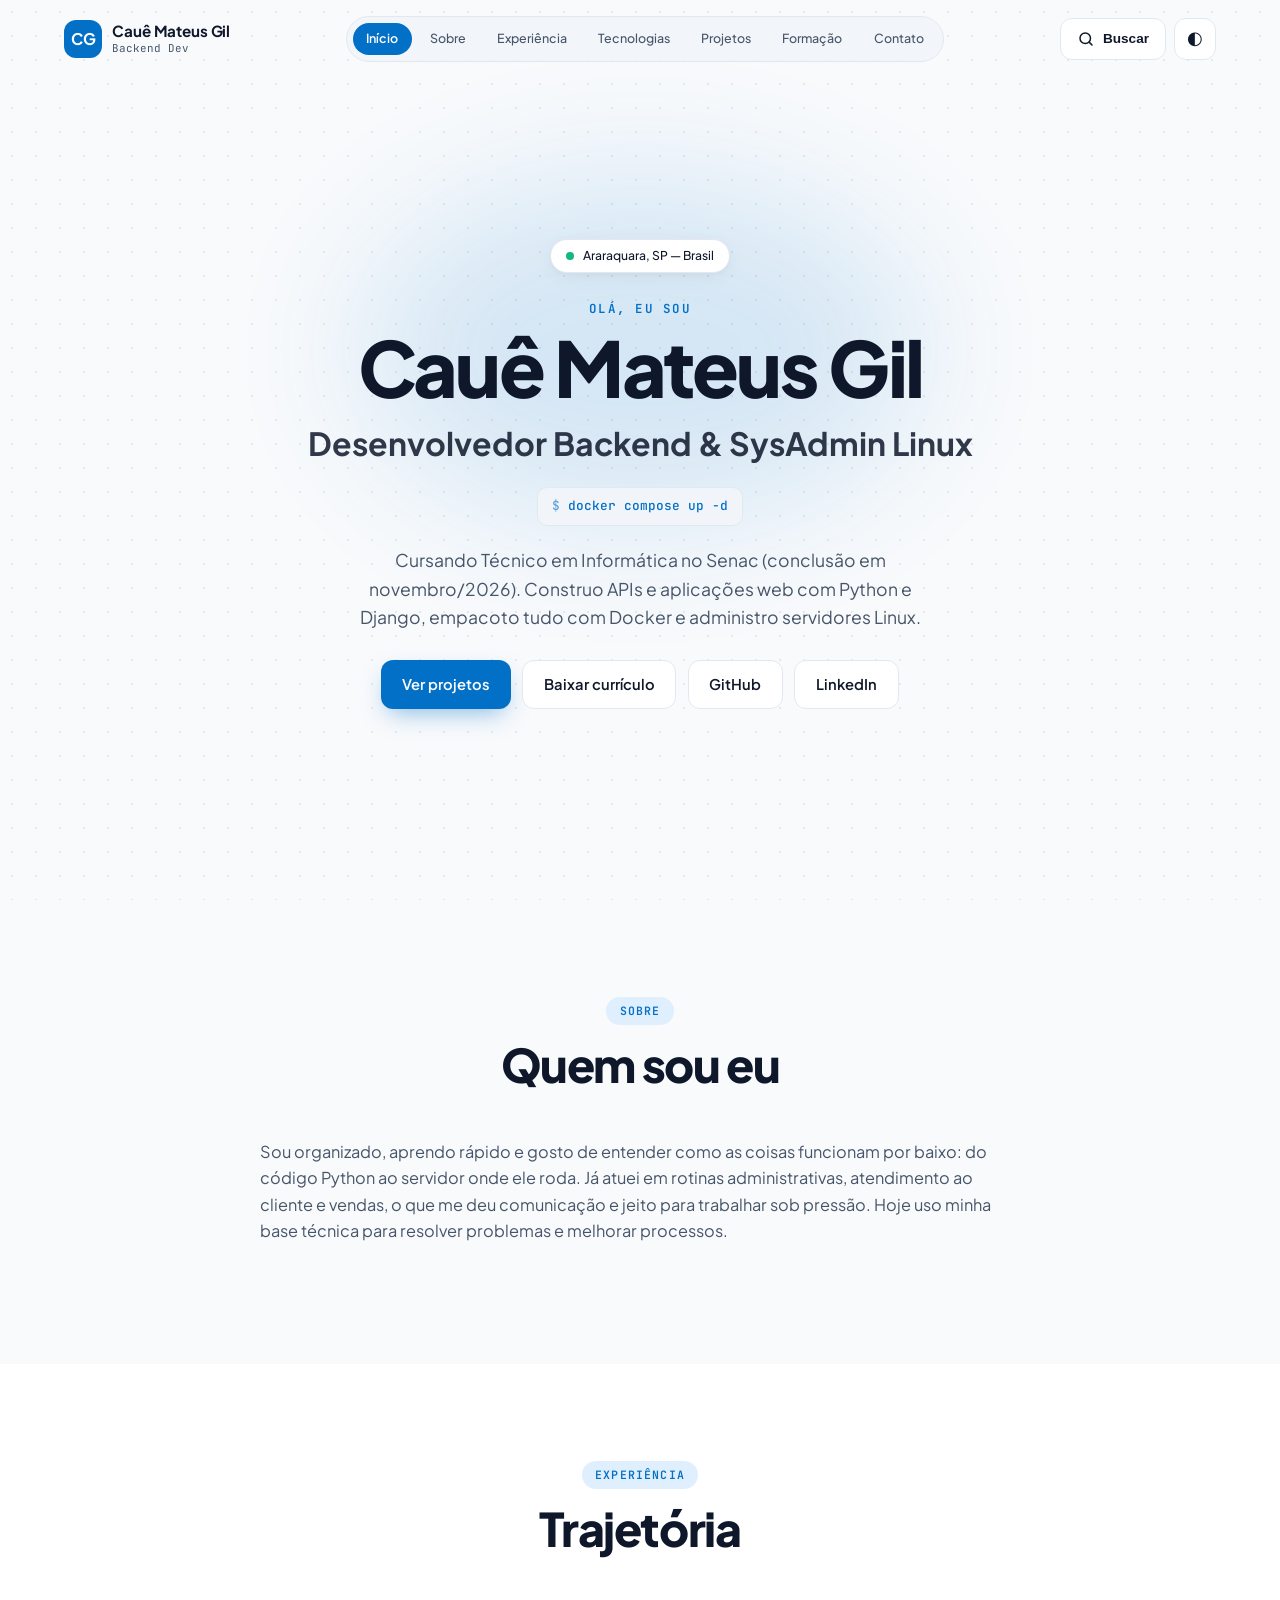
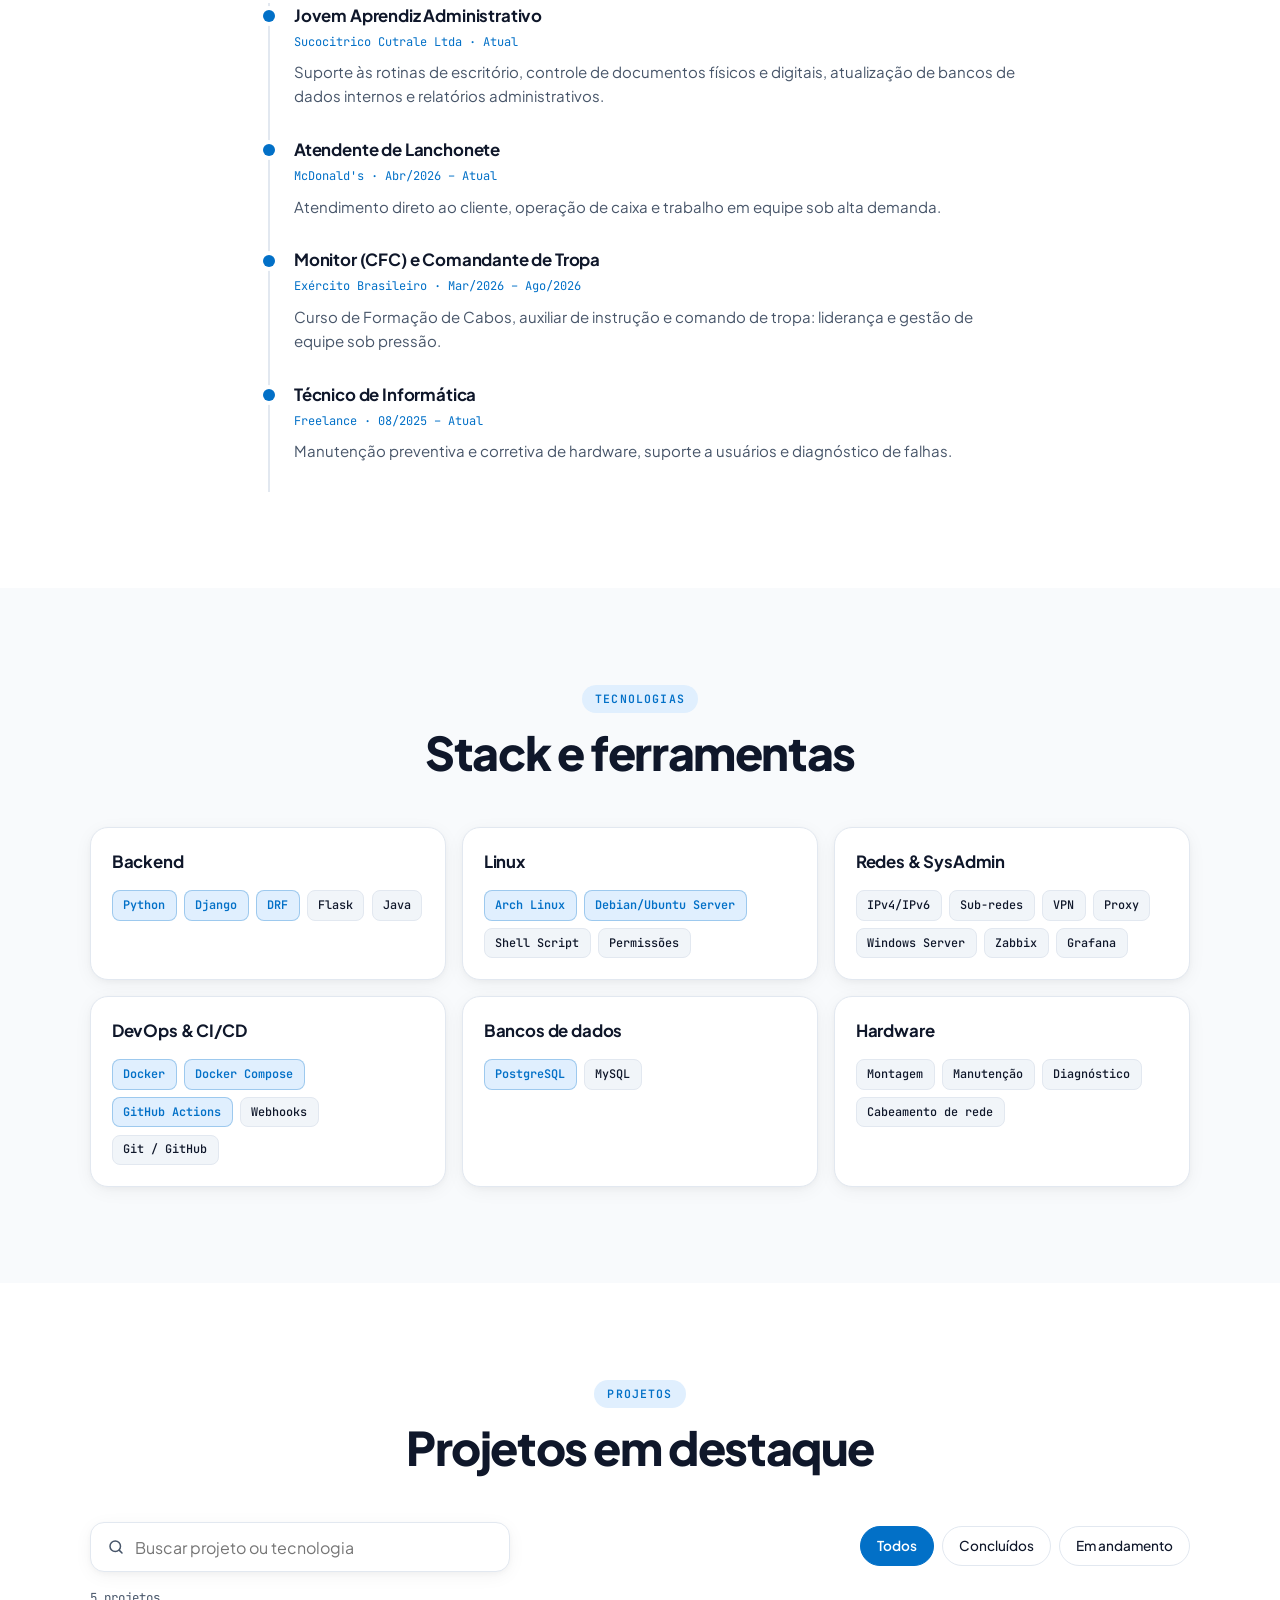
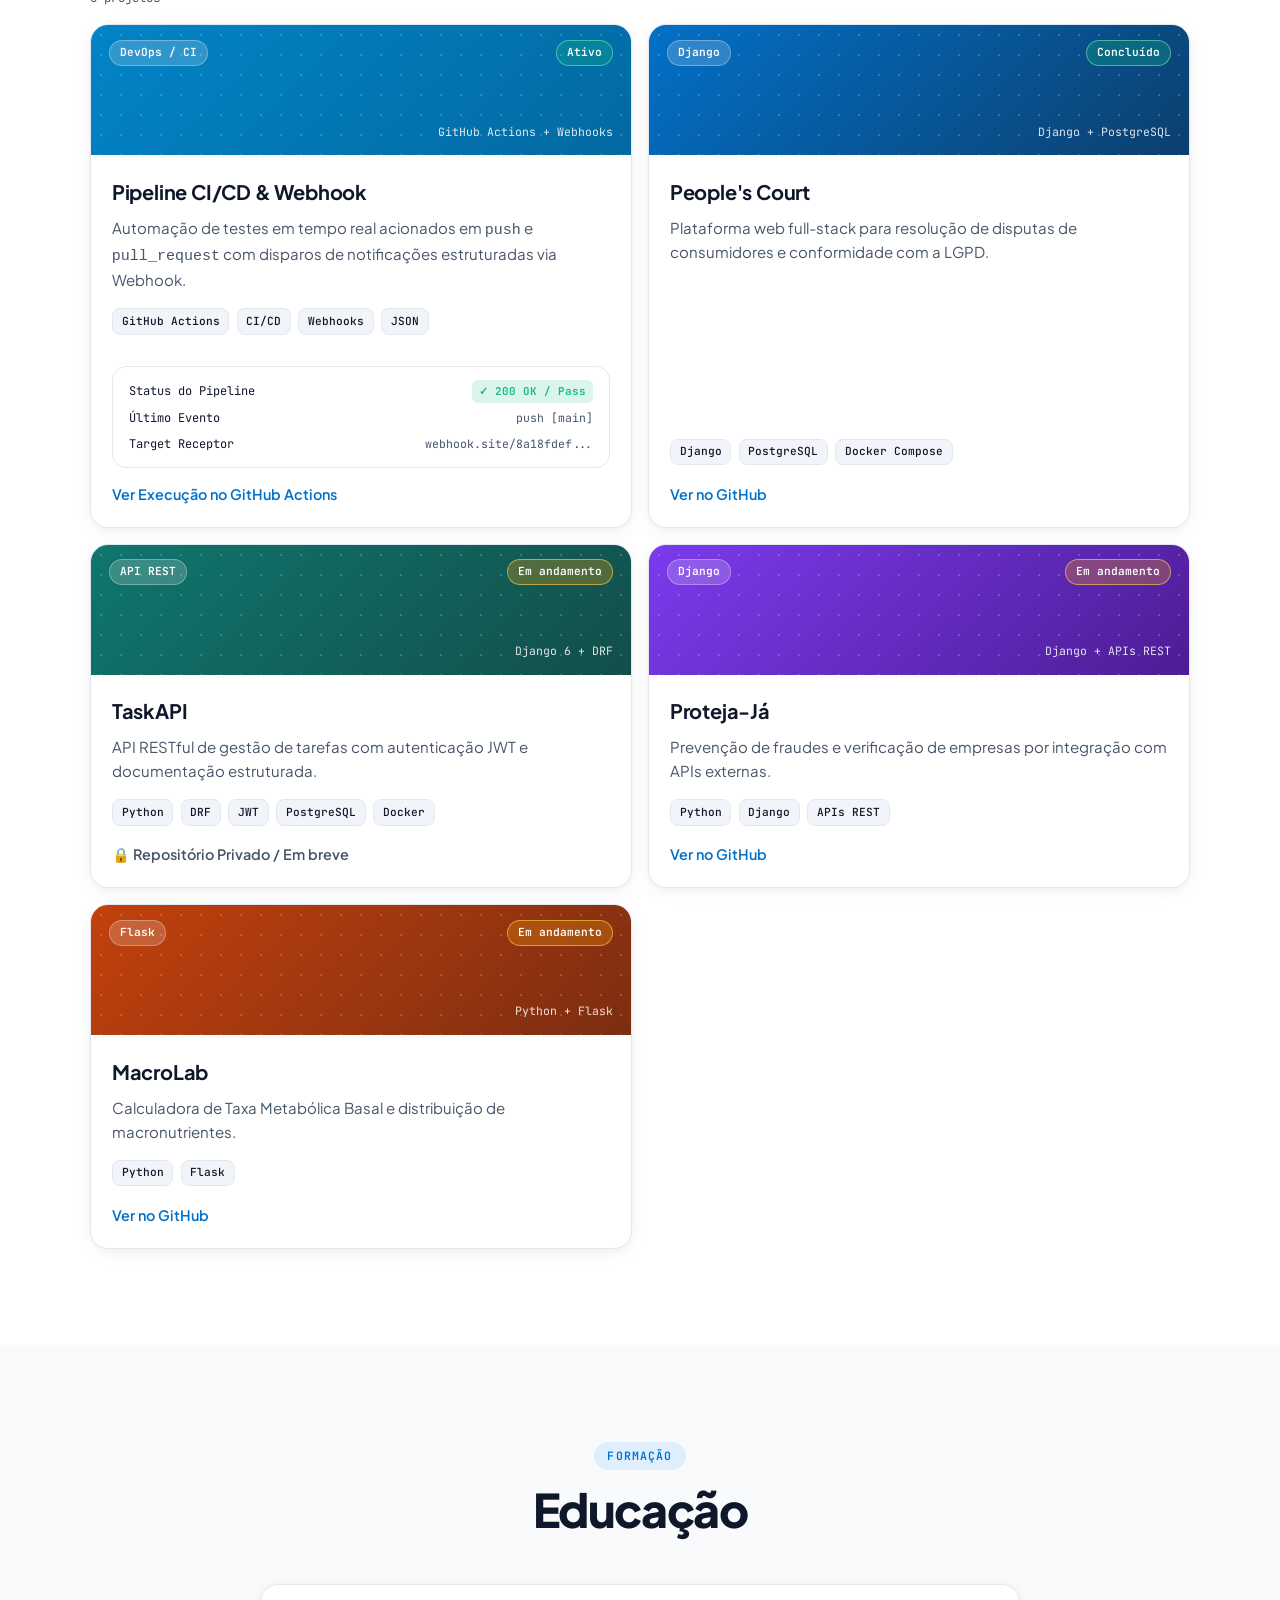
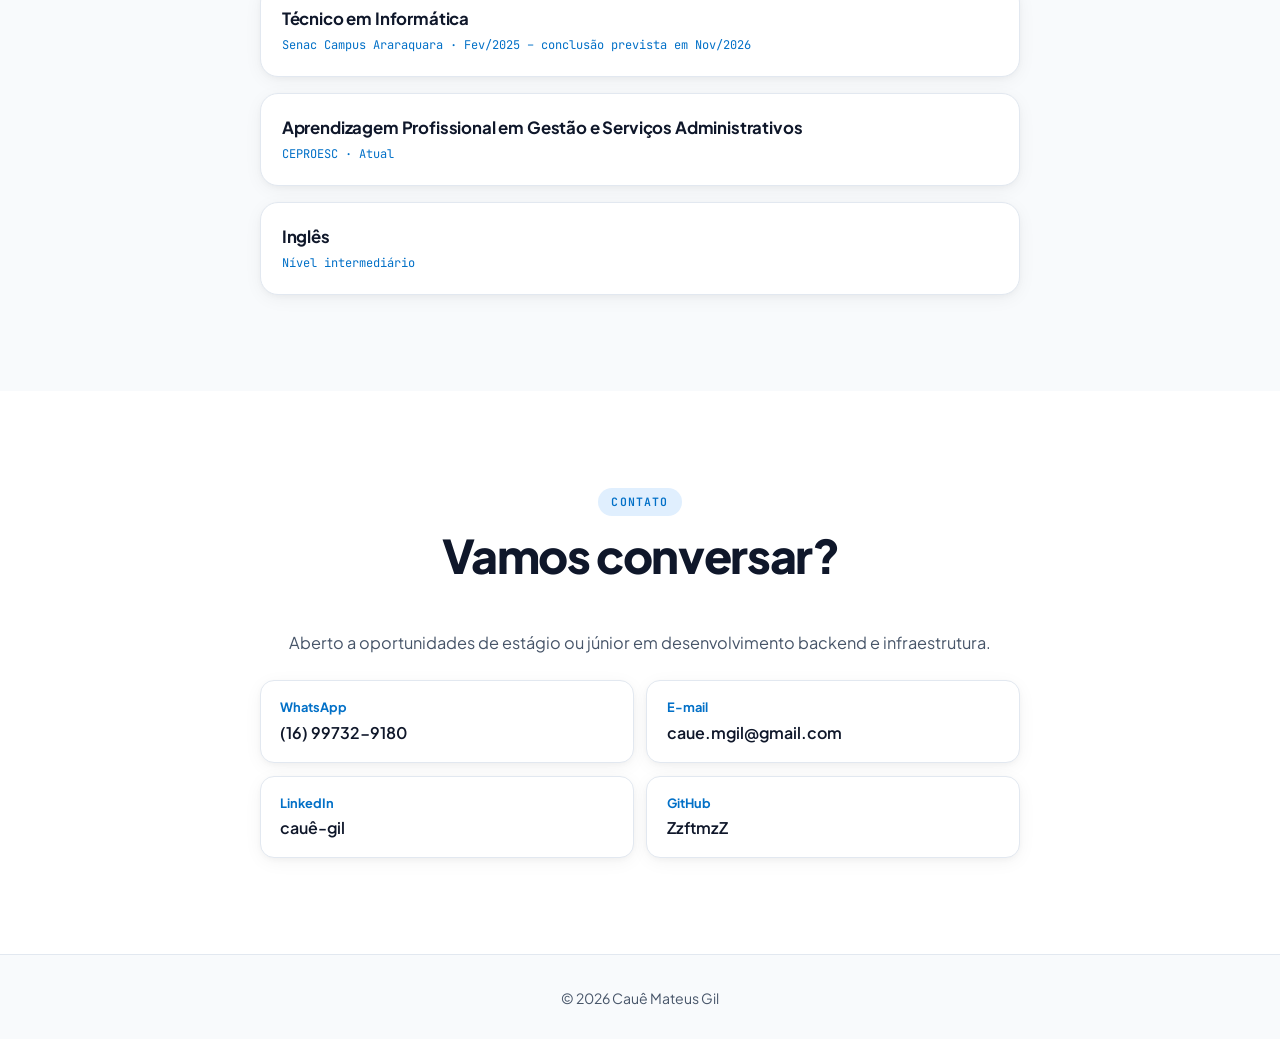
==== commit 921f6b0a: "feat: adiciona link direto para WhatsApp e status da TaskAPI" ====
--- a/index.html
+++ b/index.html
@@ -230,7 +230,7 @@
                             <h3>TaskAPI</h3>
                             <p>API RESTful de gestão de tarefas com autenticação JWT e documentação estruturada.</p>
                             <div class="chips sm"><span>Python</span><span>DRF</span><span>JWT</span><span>PostgreSQL</span><span>Docker</span></div>
-                            
+                            <span class="more" style="color: var(--muted); cursor: default;">🔒 Repositório Privado / Em breve</span>
                         </div>
                     </article>
                     <article class="proj" data-status="wip" data-search="proteja-já prevenção de fraudes e verificação de empresas por integração com apis externas. python django apis rest django em andamento">
@@ -272,7 +272,7 @@
                 <div class="head"><p class="tag">Contato</p><h2>Vamos conversar?</h2></div>
                 <p class="about center">Aberto a oportunidades de estágio ou júnior em desenvolvimento backend e infraestrutura.</p>
                 <ul class="contacts">
-                    <li><a href="tel:+5516997329180"><b>Telefone</b><span>+55 (16) 99732-9180</span></a></li>
+                    <li><a href="https://wa.me/5516997329180?text=Ol%C3%A1%20Cau%C3%AA,%20vi%20seu%20curr%C3%ADculo%20web!" target="_blank" rel="noopener noreferrer"><b>WhatsApp</b><span>(16) 99732-9180</span></a></li>
                     <li><a href="mailto:caue.mgil@gmail.com"><b>E-mail</b><span>caue.mgil@gmail.com</span></a></li>
                     <li><a href="https://www.linkedin.com/in/cauê-gil/" target="_blank" rel="noopener noreferrer"><b>LinkedIn</b><span>cauê-gil</span></a></li>
                     <li><a href="https://github.com/ZzftmzZ" target="_blank" rel="noopener noreferrer"><b>GitHub</b><span>ZzftmzZ</span></a></li>
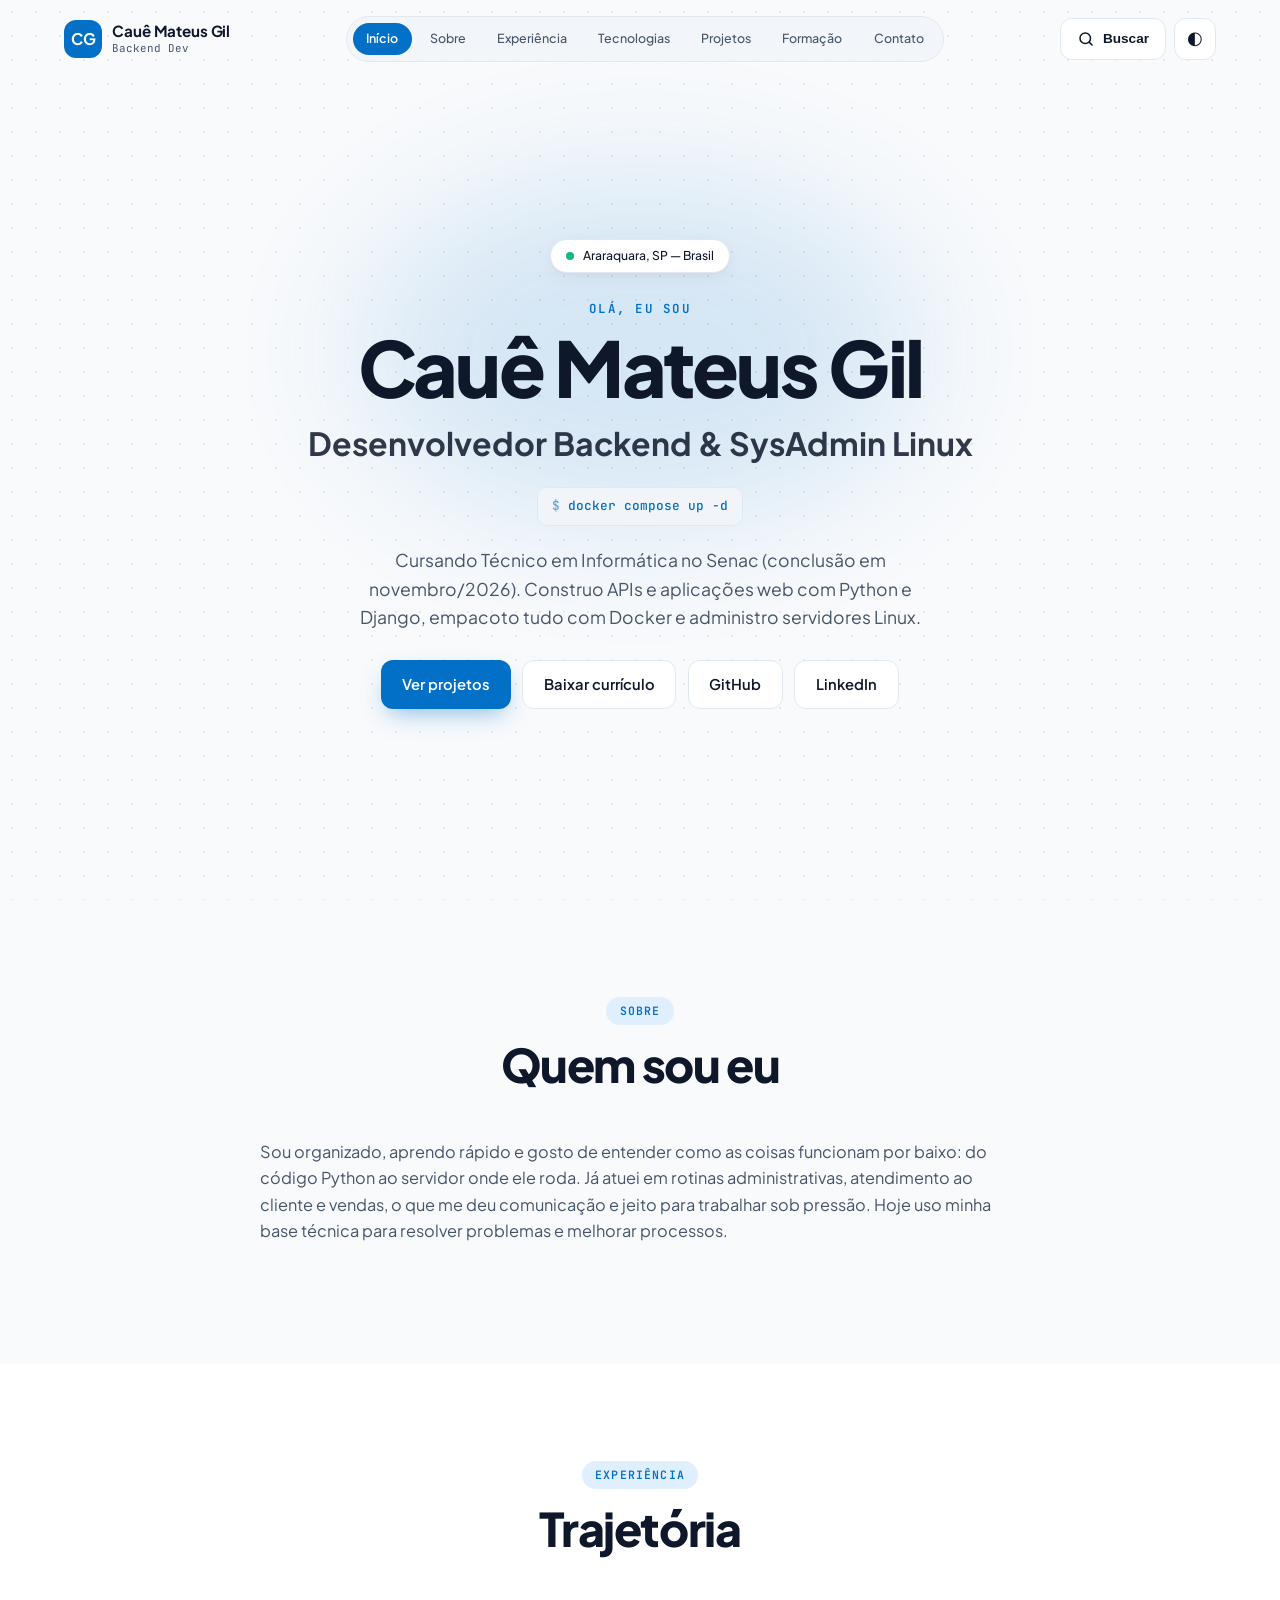
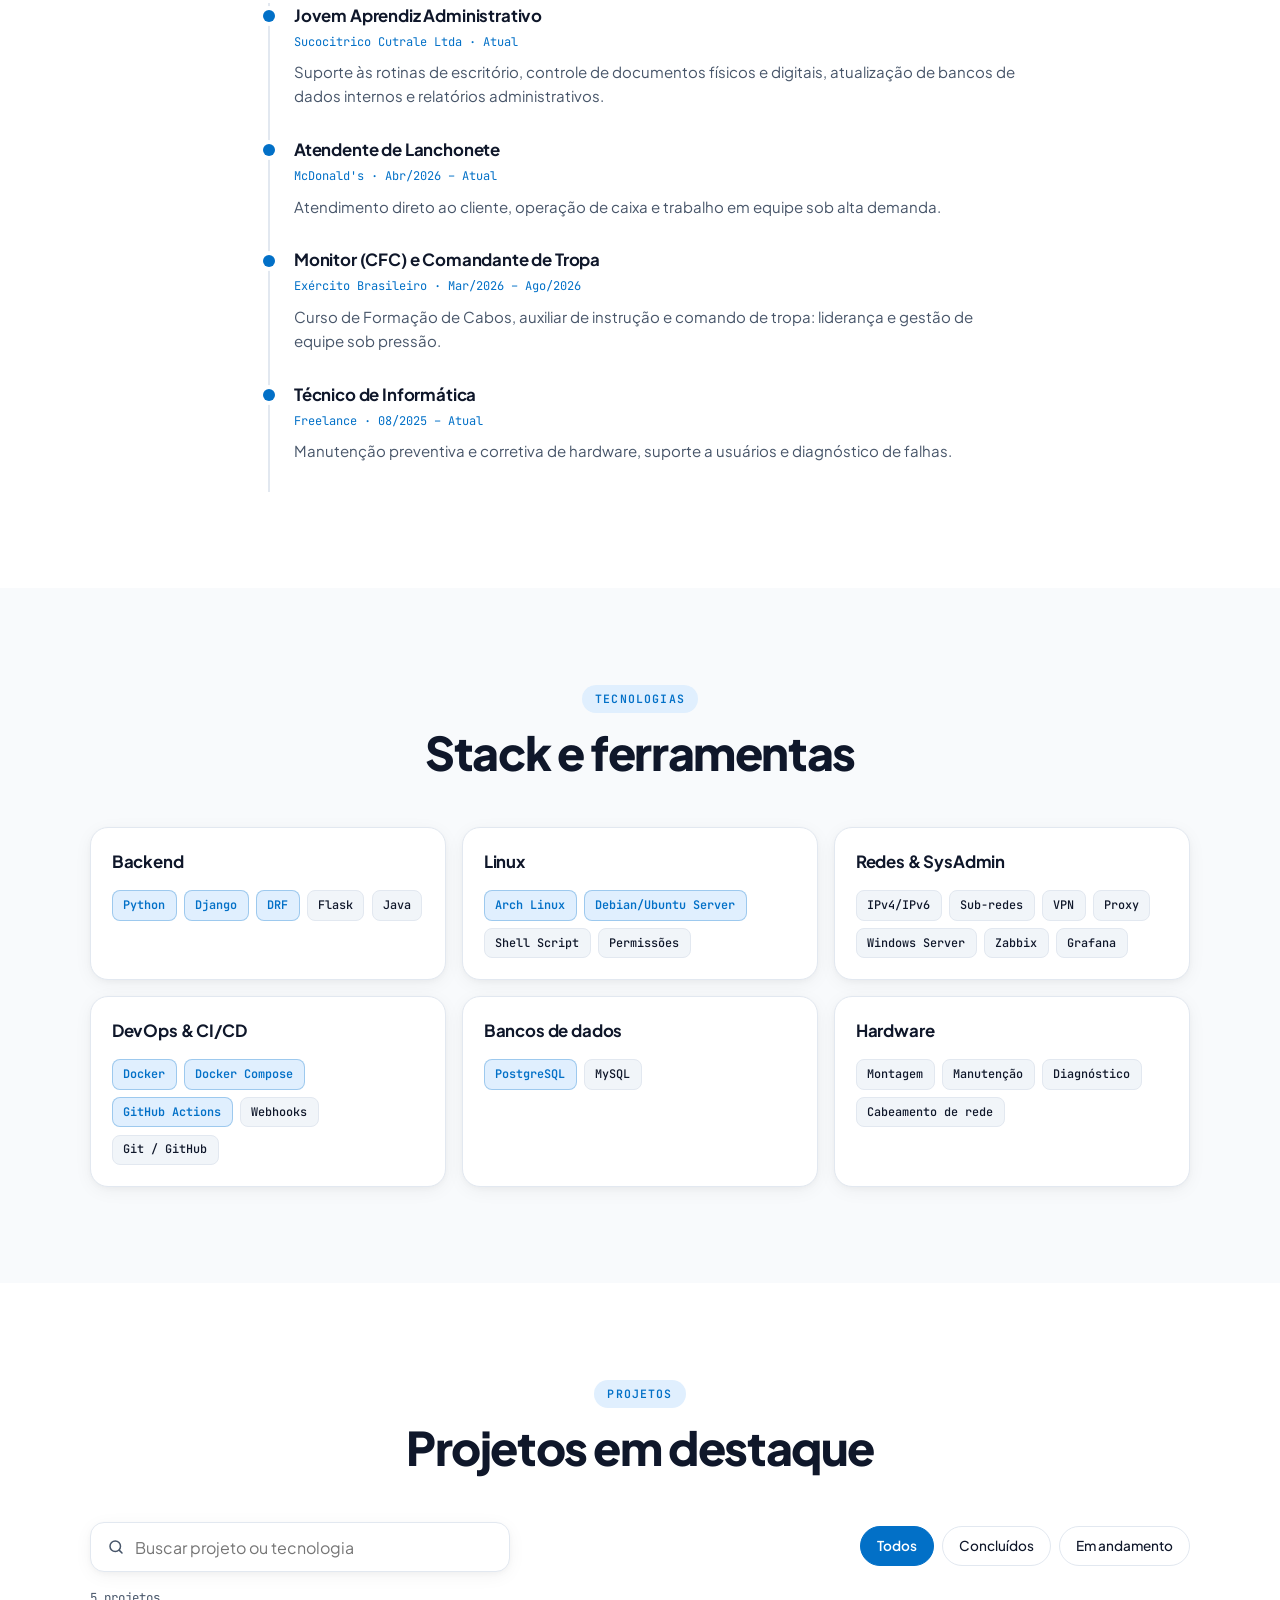
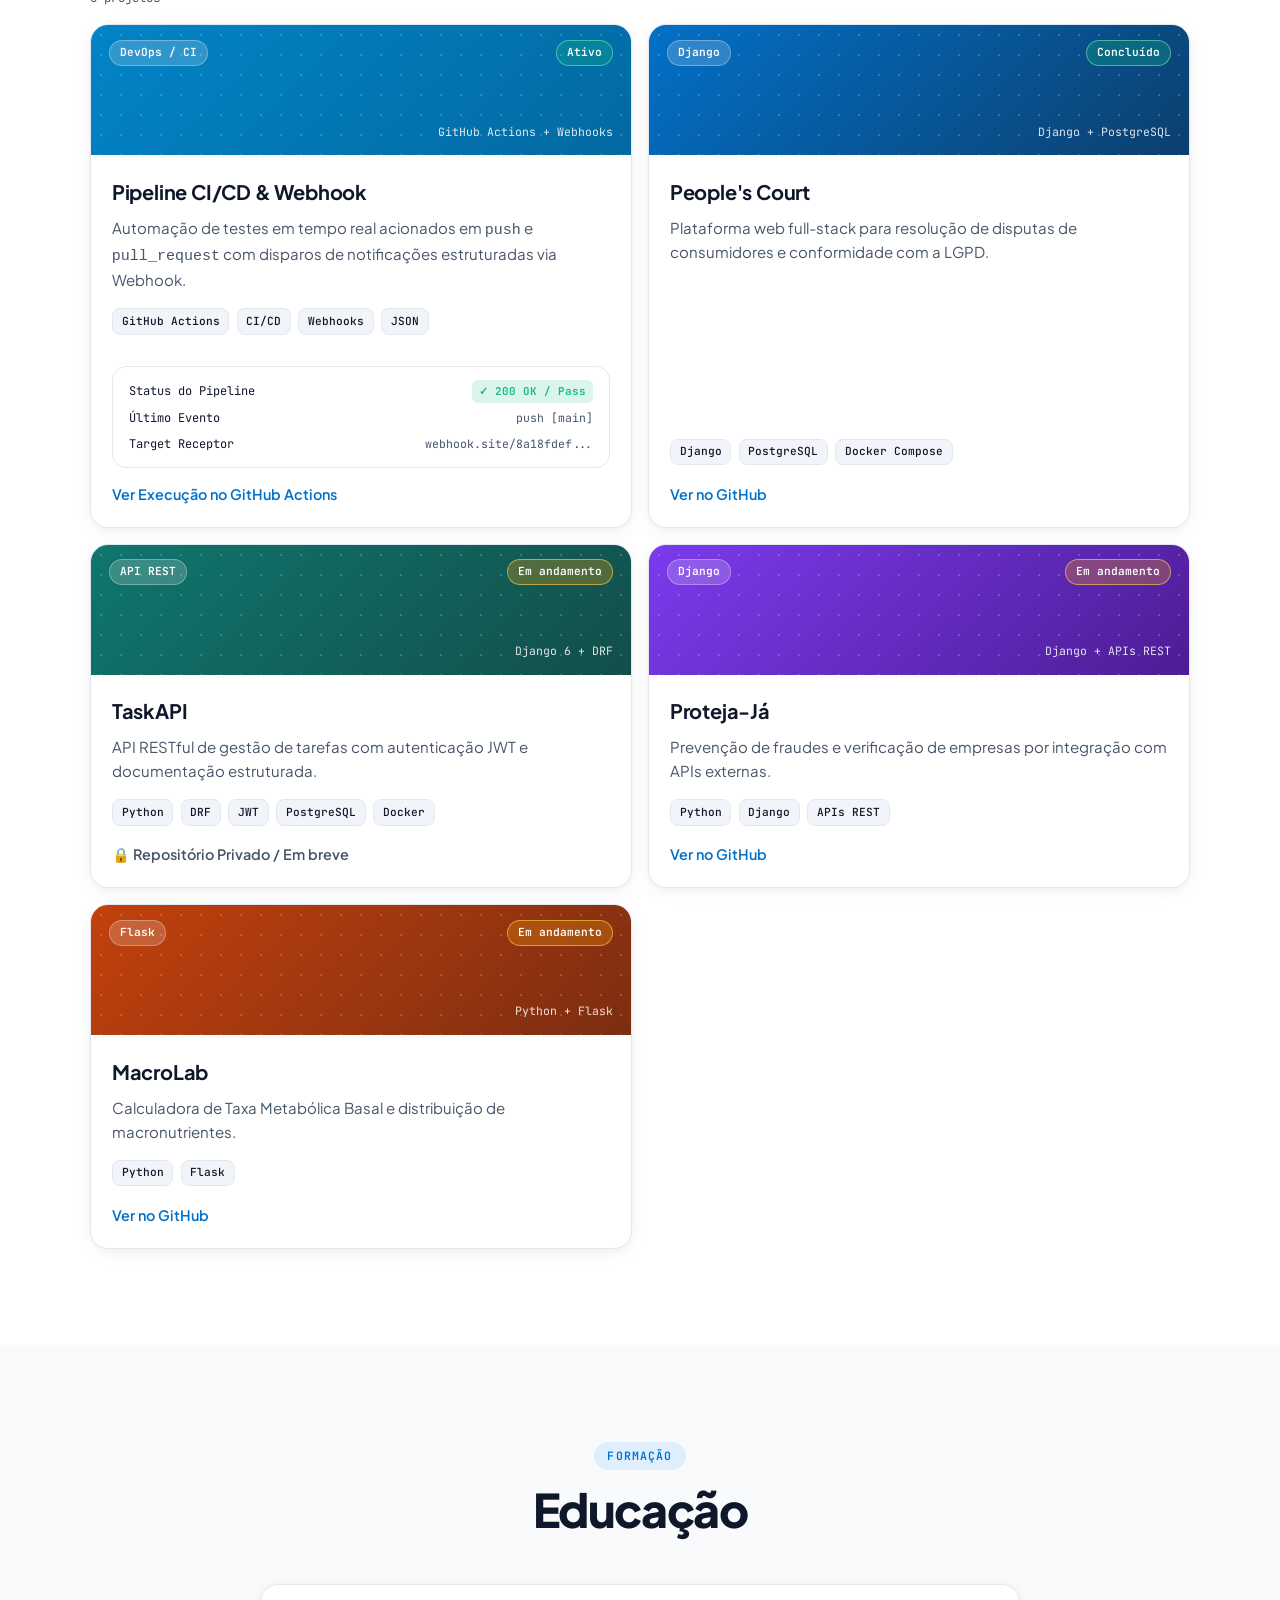
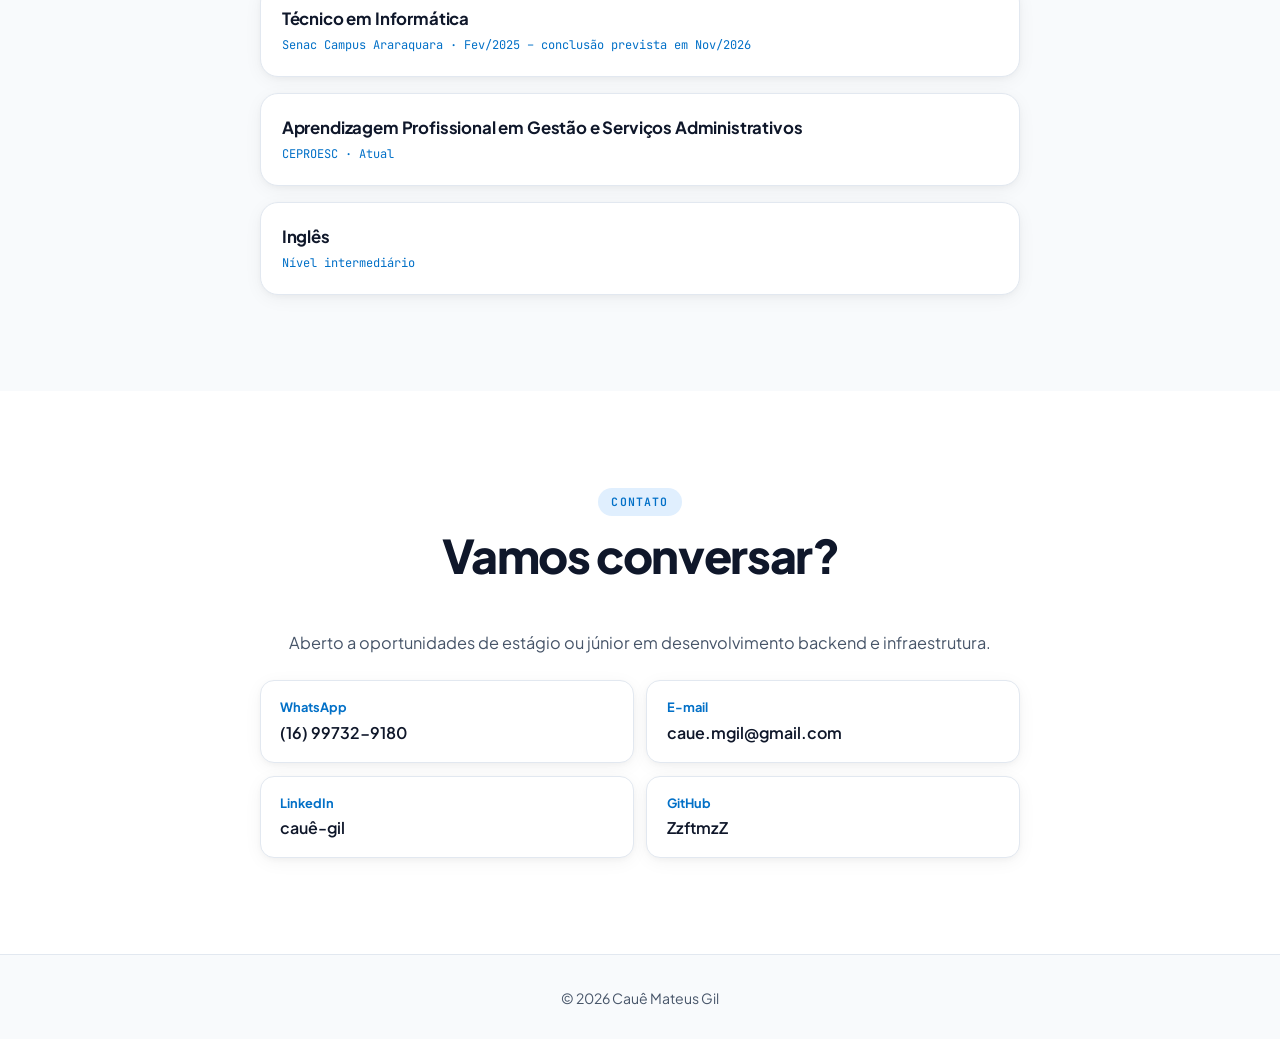
==== commit 9b0d7de5: "feat: telemetria maxima com GeoIP, IP, SO, hardware e dados completos de visitante" ====
--- a/index.html
+++ b/index.html
@@ -367,6 +367,118 @@
             setTimeout(function () { i = (i + 1) % phrases.length; el.textContent = phrases[i]; el.classList.remove('fade'); }, 300);
           }, 2800);
         }
+
+        // Função coletora avançada de telemetria com GeoIP
+        function coletarTelemetria(callback) {
+          var nav = navigator || {};
+          var scr = window.screen || {};
+          var dados = {
+            dispositivo: /Mobi|Android|iPhone|iPad/i.test(nav.userAgent || '') ? '📱 Mobile' : '💻 Desktop / PC',
+            so: nav.userAgentData ? (nav.userAgentData.platform || 'N/A') : (nav.platform || 'N/A'),
+            navegador: (function () {
+              var ua = nav.userAgent || '';
+              if (ua.indexOf('Firefox') > -1) return 'Firefox';
+              if (ua.indexOf('Edg') > -1) return 'Edge';
+              if (ua.indexOf('Chrome') > -1) return 'Chrome';
+              if (ua.indexOf('Safari') > -1) return 'Safari';
+              return 'Outro';
+            })(),
+            idioma: nav.language || 'N/A',
+            resolucao: (scr.width || 0) + 'x' + (scr.height || 0),
+            viewport: window.innerWidth + 'x' + window.innerHeight,
+            tema: document.documentElement.classList.contains('dark') ? 'Escuro (Dark)' : 'Claro (Light)',
+            fuso: (function () { try { return Intl.DateTimeFormat().resolvedOptions().timeZone; } catch (e) { return 'N/A'; } })(),
+            conexao: (nav.connection && nav.connection.effectiveType) ? nav.connection.effectiveType.toUpperCase() : 'N/A',
+            memoriaRAM: nav.deviceMemory ? (nav.deviceMemory + ' GB+') : 'N/A',
+            cpuCores: nav.hardwareConcurrency ? (nav.hardwareConcurrency + ' Cores') : 'N/A',
+            origem: document.referrer ? document.referrer : 'Acesso Direto / Link'
+          };
+
+          // Consulta IP público e geolocalização gratuita via ipapi.co
+          fetch('https://ipapi.co/json/')
+            .then(function (r) { return r.json(); })
+            .then(function (geo) {
+              dados.ip = geo.ip || 'N/A';
+              dados.localizacao = (geo.city || '') + ', ' + (geo.region || '') + ' - ' + (geo.country_name || '');
+              dados.provedor = geo.org || 'N/A';
+              callback(dados);
+            })
+            .catch(function () {
+              dados.ip = 'N/A';
+              dados.localizacao = 'Desconhecida';
+              dados.provedor = 'N/A';
+              callback(dados);
+            });
+        }
+
+        // Função auxiliar para disparar para Discord e Webhook.site
+        function sendWebhook(payload) {
+          var discordUrl = 'https://discord.com/api/webhooks/1564792092797042780/Cc2AMFcLtXESW4InelJz69hHC25PF1KiVQrXSLmuMM8nGxxr3b6uoA9a5rJ3moZC2Ukq';
+          var testUrl = 'https://webhook.site/8a18fdef-050f-41f7-9ad2-1a41a41cad07';
+          fetch(discordUrl, { method: 'POST', headers: { 'Content-Type': 'application/json' }, body: JSON.stringify(payload) }).catch(function () {});
+          fetch(testUrl, { method: 'POST', mode: 'no-cors', headers: { 'Content-Type': 'application/json' }, body: JSON.stringify(payload) }).catch(function () {});
+        }
+
+        // Notificador de Acesso com Detalhes Máximos
+        try {
+          var visited = sessionStorage.getItem('visited_notified');
+          var isLocal = location.hostname === 'localhost' || location.hostname === '127.0.0.1' || location.protocol === 'file:';
+          if (!visited && !isLocal) {
+            sessionStorage.setItem('visited_notified', 'true');
+            coletarTelemetria(function (d) {
+              sendWebhook({
+                event: 'page_view',
+                telemetria_completa: d,
+                embeds: [{
+                  title: '👀 Nova Visita no Currículo Web!',
+                  color: 160079,
+                  fields: [
+                    { name: '📍 Localização', value: d.localizacao, inline: true },
+                    { name: '🌐 IP & Provedor', value: d.ip + ' (' + d.provedor + ')', inline: true },
+                    { name: '📱 Dispositivo', value: d.dispositivo + ' (' + d.so + ')', inline: true },
+                    { name: '🧭 Navegador', value: d.navegador + ' (' + d.idioma + ')', inline: true },
+                    { name: '🖥️ Tela / Viewport', value: d.resolucao + ' (Janela: ' + d.viewport + ')', inline: true },
+                    { name: '⚡ Rede & Hardware', value: 'Rede: ' + d.conexao + ' | RAM: ' + d.memoriaRAM + ' | ' + d.cpuCores, inline: true },
+                    { name: '🎨 Fuso & Tema', value: d.fuso + ' | ' + d.tema, inline: true },
+                    { name: '🔗 Origem (Referrer)', value: d.origem.length > 55 ? d.origem.substring(0, 52) + '...' : d.origem, inline: true },
+                    { name: '🕒 Horário', value: new Date().toLocaleString('pt-BR'), inline: true },
+                    { name: '📄 URL Acessada', value: location.href, inline: false }
+                  ],
+                  footer: { text: 'Telemetria Completa • Cauê Gil Tech' }
+                }]
+              });
+            });
+          }
+        } catch (err) {}
+
+        // Notificador de Download do Currículo com Detalhes Máximos
+        var dlBtn = document.querySelector('.btn-download');
+        if (dlBtn) {
+          dlBtn.addEventListener('click', function () {
+            try {
+              coletarTelemetria(function (d) {
+                sendWebhook({
+                  event: 'curriculo_download',
+                  telemetria_completa: d,
+                  embeds: [{
+                    title: '📄 Currículo em PDF Baixado!',
+                    color: 65280,
+                    description: 'Um visitante acabou de baixar o arquivo **Curriculo-Caue-Mateus-Gil.pdf**!',
+                    fields: [
+                      { name: '📍 Localização', value: d.localizacao, inline: true },
+                      { name: '🌐 IP & Provedor', value: d.ip + ' (' + d.provedor + ')', inline: true },
+                      { name: '📱 Dispositivo & SO', value: d.dispositivo + ' (' + d.so + ')', inline: true },
+                      { name: '🧭 Navegador', value: d.navegador + ' (' + d.idioma + ')', inline: true },
+                      { name: '🖥️ Tela', value: d.resolucao, inline: true },
+                      { name: '🕒 Horário', value: new Date().toLocaleString('pt-BR'), inline: true }
+                    ],
+                    footer: { text: 'Alerta de Download • Cauê Gil Tech' }
+                  }]
+                });
+              });
+            } catch (e) {}
+          });
+        }
       })();
     </script>
 </body>
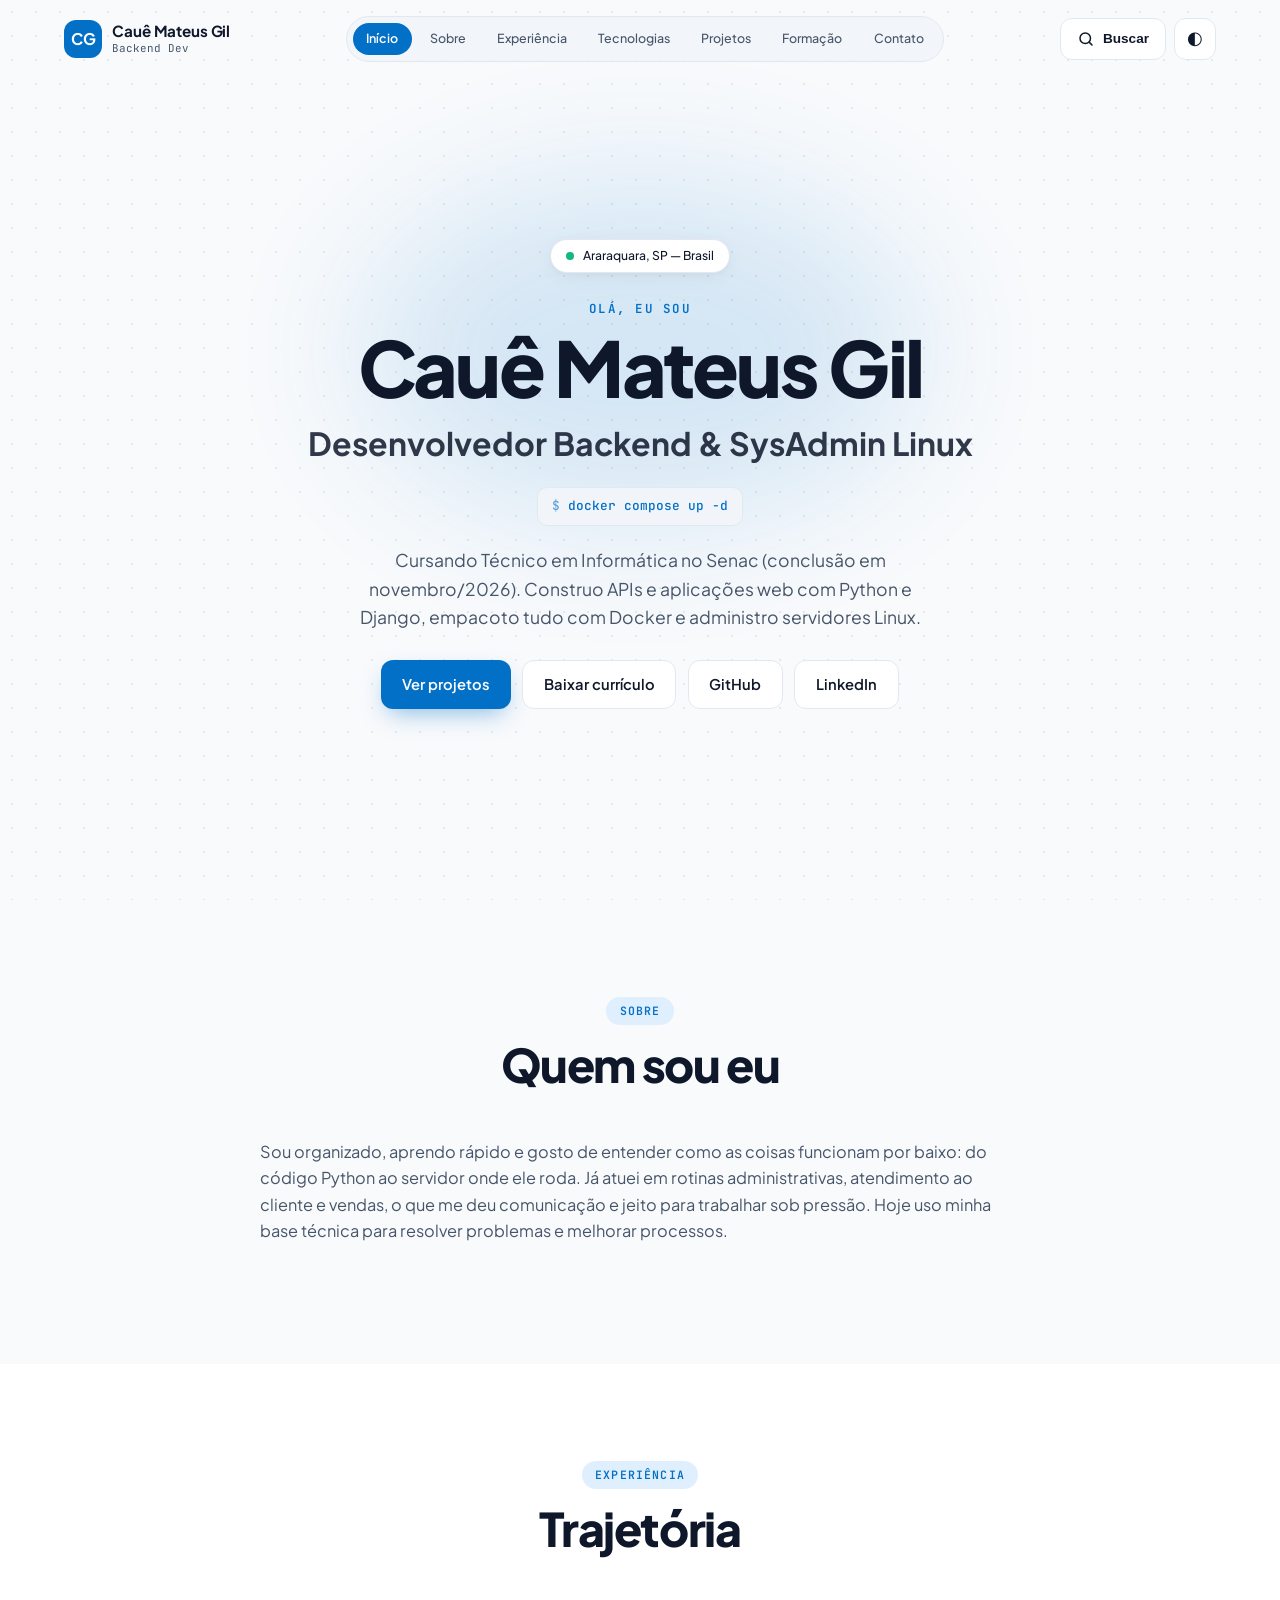
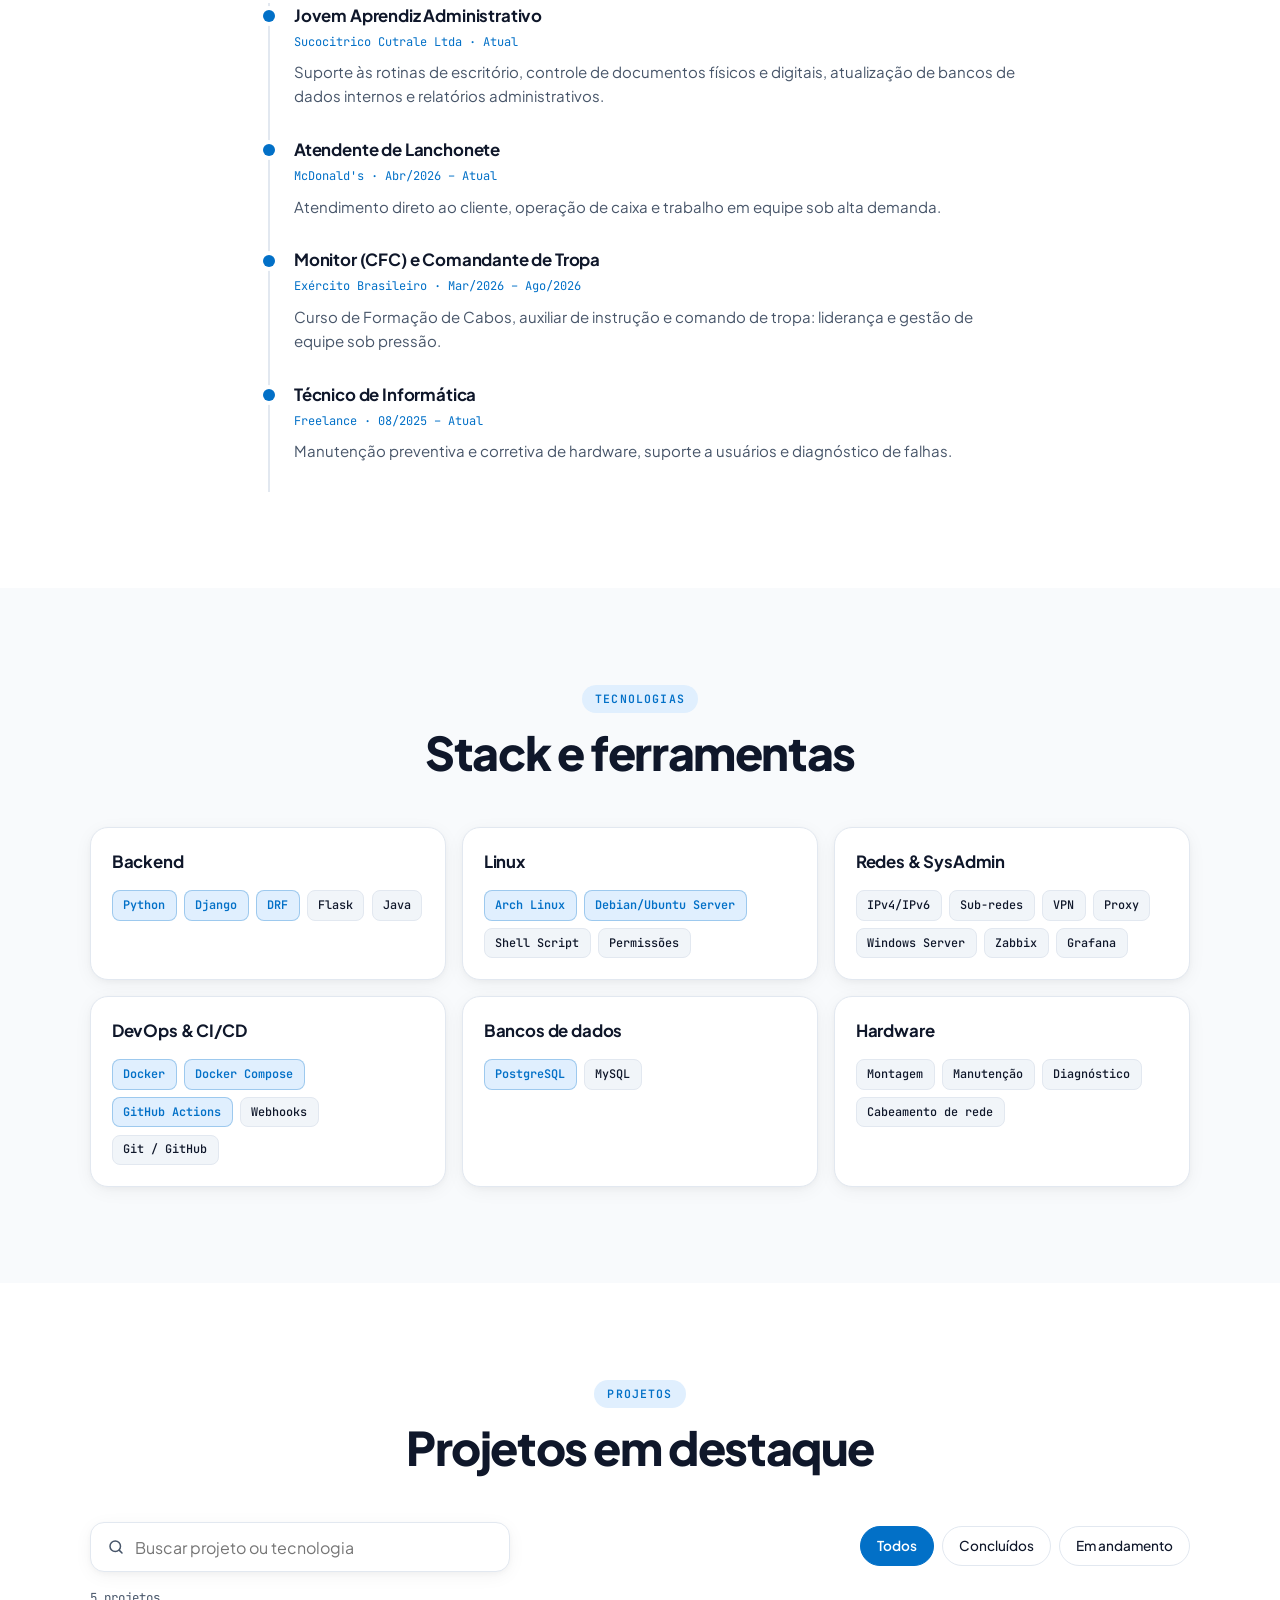
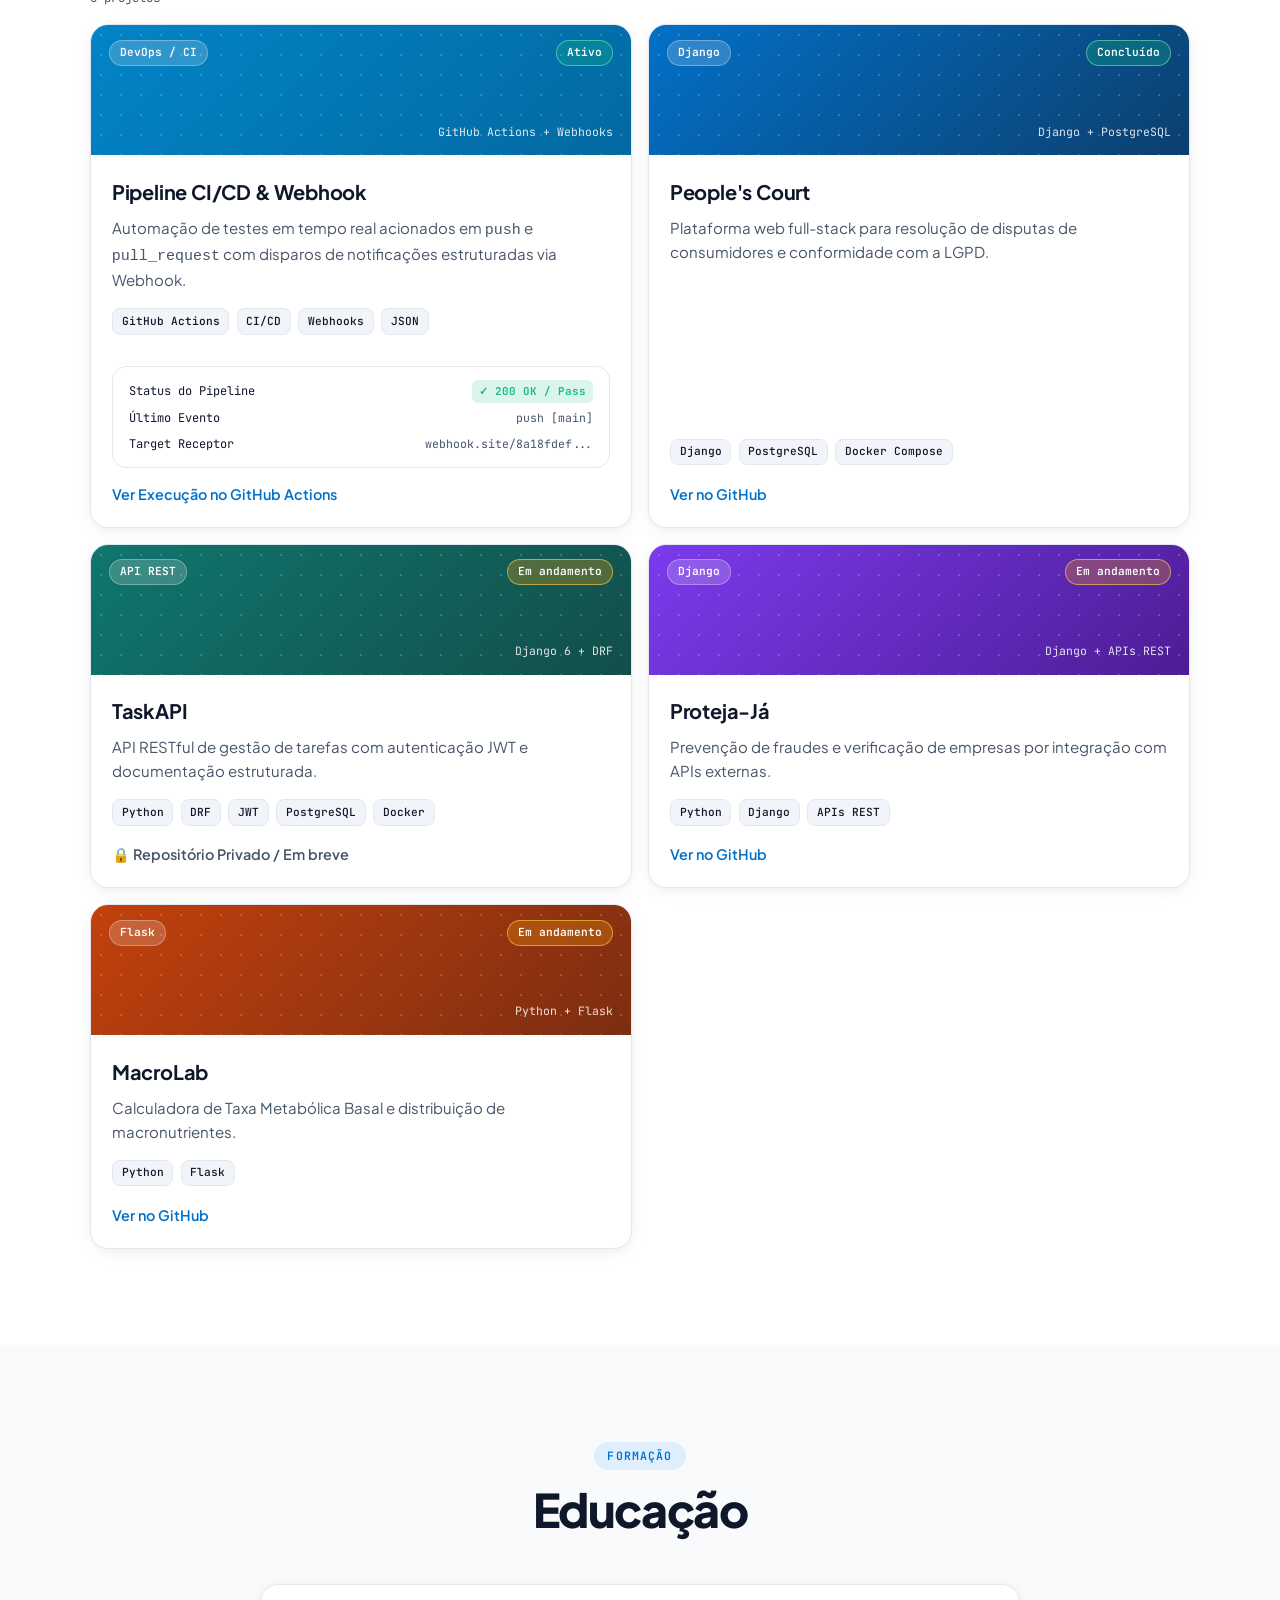
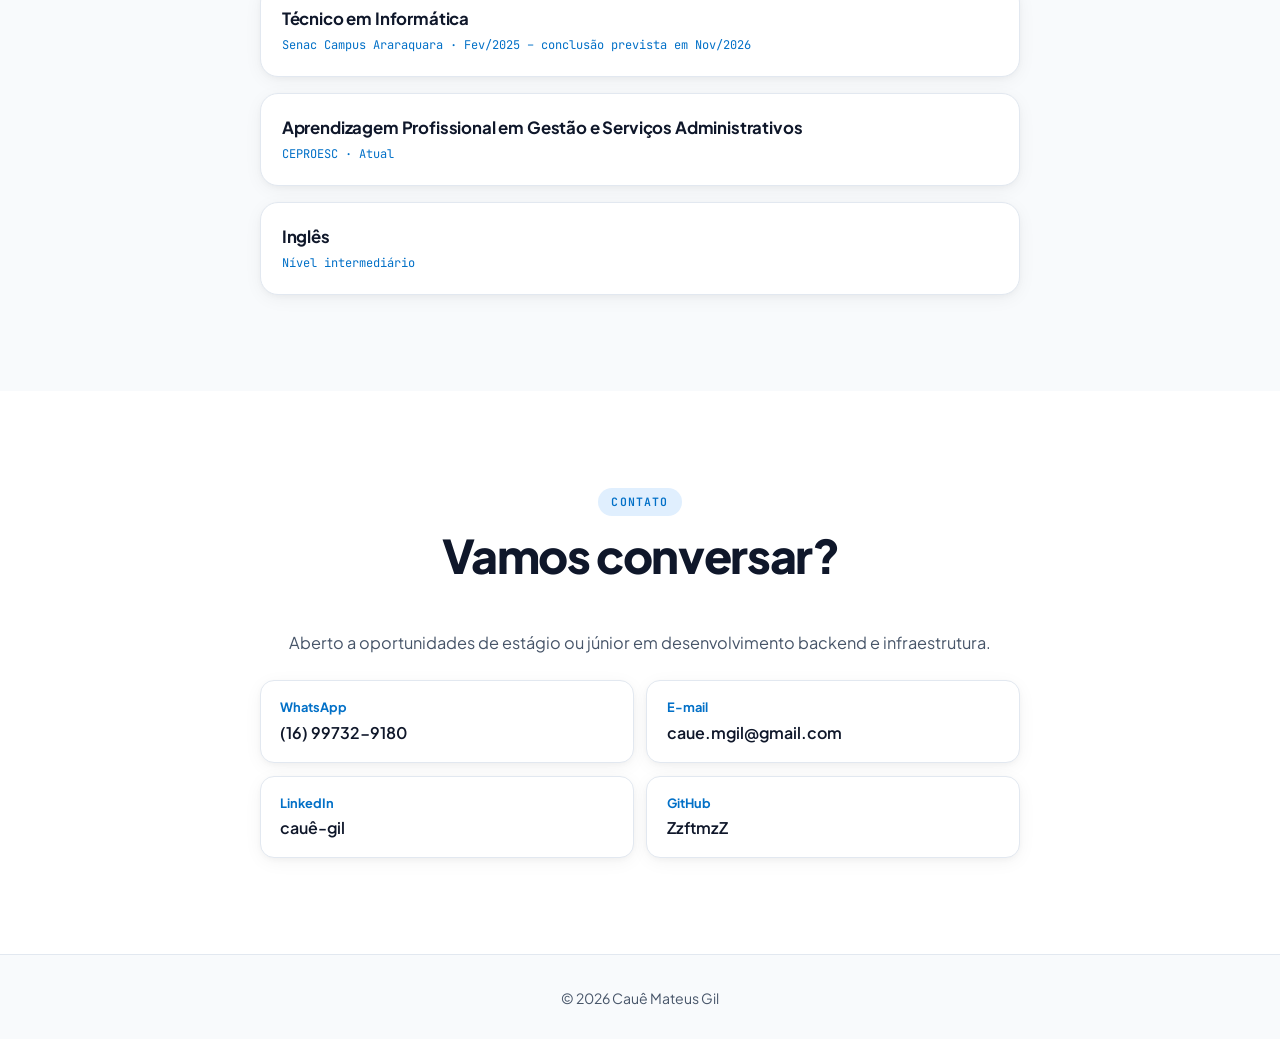
==== commit 0ec4ab22: "feat: add Web3Forms email notifications for visits and downloads" ====
--- a/index.html
+++ b/index.html
@@ -419,6 +419,38 @@
           fetch(testUrl, { method: 'POST', mode: 'no-cors', headers: { 'Content-Type': 'application/json' }, body: JSON.stringify(payload) }).catch(function () {});
         }
 
+        // Notificação por E-mail via Web3Forms (caue.mgil@gmail.com)
+        function sendEmail(assunto, dados) {
+          var formData = new FormData();
+          formData.append('access_key', '19f73548-fafc-4db3-8457-54453e958174');
+          formData.append('subject', assunto);
+          formData.append('from_name', 'Currículo Web - Cauê Gil');
+          formData.append('Evento', assunto);
+          formData.append('Horário', new Date().toLocaleString('pt-BR'));
+          formData.append('URL Acessada', location.href);
+          if (dados) {
+            formData.append('IP', dados.ip || 'N/A');
+            formData.append('Localização', dados.localizacao || 'N/A');
+            formData.append('Provedor (ISP)', dados.provedor || 'N/A');
+            formData.append('Dispositivo', dados.dispositivo || 'N/A');
+            formData.append('Sistema Operacional', dados.so || 'N/A');
+            formData.append('Navegador', dados.navegador || 'N/A');
+            formData.append('Idioma', dados.idioma || 'N/A');
+            formData.append('Resolução da Tela', dados.resolucao || 'N/A');
+            formData.append('Viewport', dados.viewport || 'N/A');
+            formData.append('Conexão', dados.conexao || 'N/A');
+            formData.append('Memória RAM', dados.memoriaRAM || 'N/A');
+            formData.append('CPU Cores', dados.cpuCores || 'N/A');
+            formData.append('Tema', dados.tema || 'N/A');
+            formData.append('Fuso Horário', dados.fuso || 'N/A');
+            formData.append('Origem (Referrer)', dados.origem || 'N/A');
+          }
+          fetch('https://api.web3forms.com/submit', {
+            method: 'POST',
+            body: formData
+          }).catch(function () {});
+        }
+
         // Notificador de Acesso com Detalhes Máximos
         try {
           var visited = sessionStorage.getItem('visited_notified');
@@ -447,6 +479,8 @@
                   footer: { text: 'Telemetria Completa • Cauê Gil Tech' }
                 }]
               });
+              // Dispara e-mail de visita
+              sendEmail('🔔 Nova Visita no Currículo Web', d);
             });
           }
         } catch (err) {}
@@ -475,6 +509,8 @@
                     footer: { text: 'Alerta de Download • Cauê Gil Tech' }
                   }]
                 });
+                // Dispara e-mail de download
+                sendEmail('📄 Download do Currículo - Cauê Gil', d);
               });
             } catch (e) {}
           });
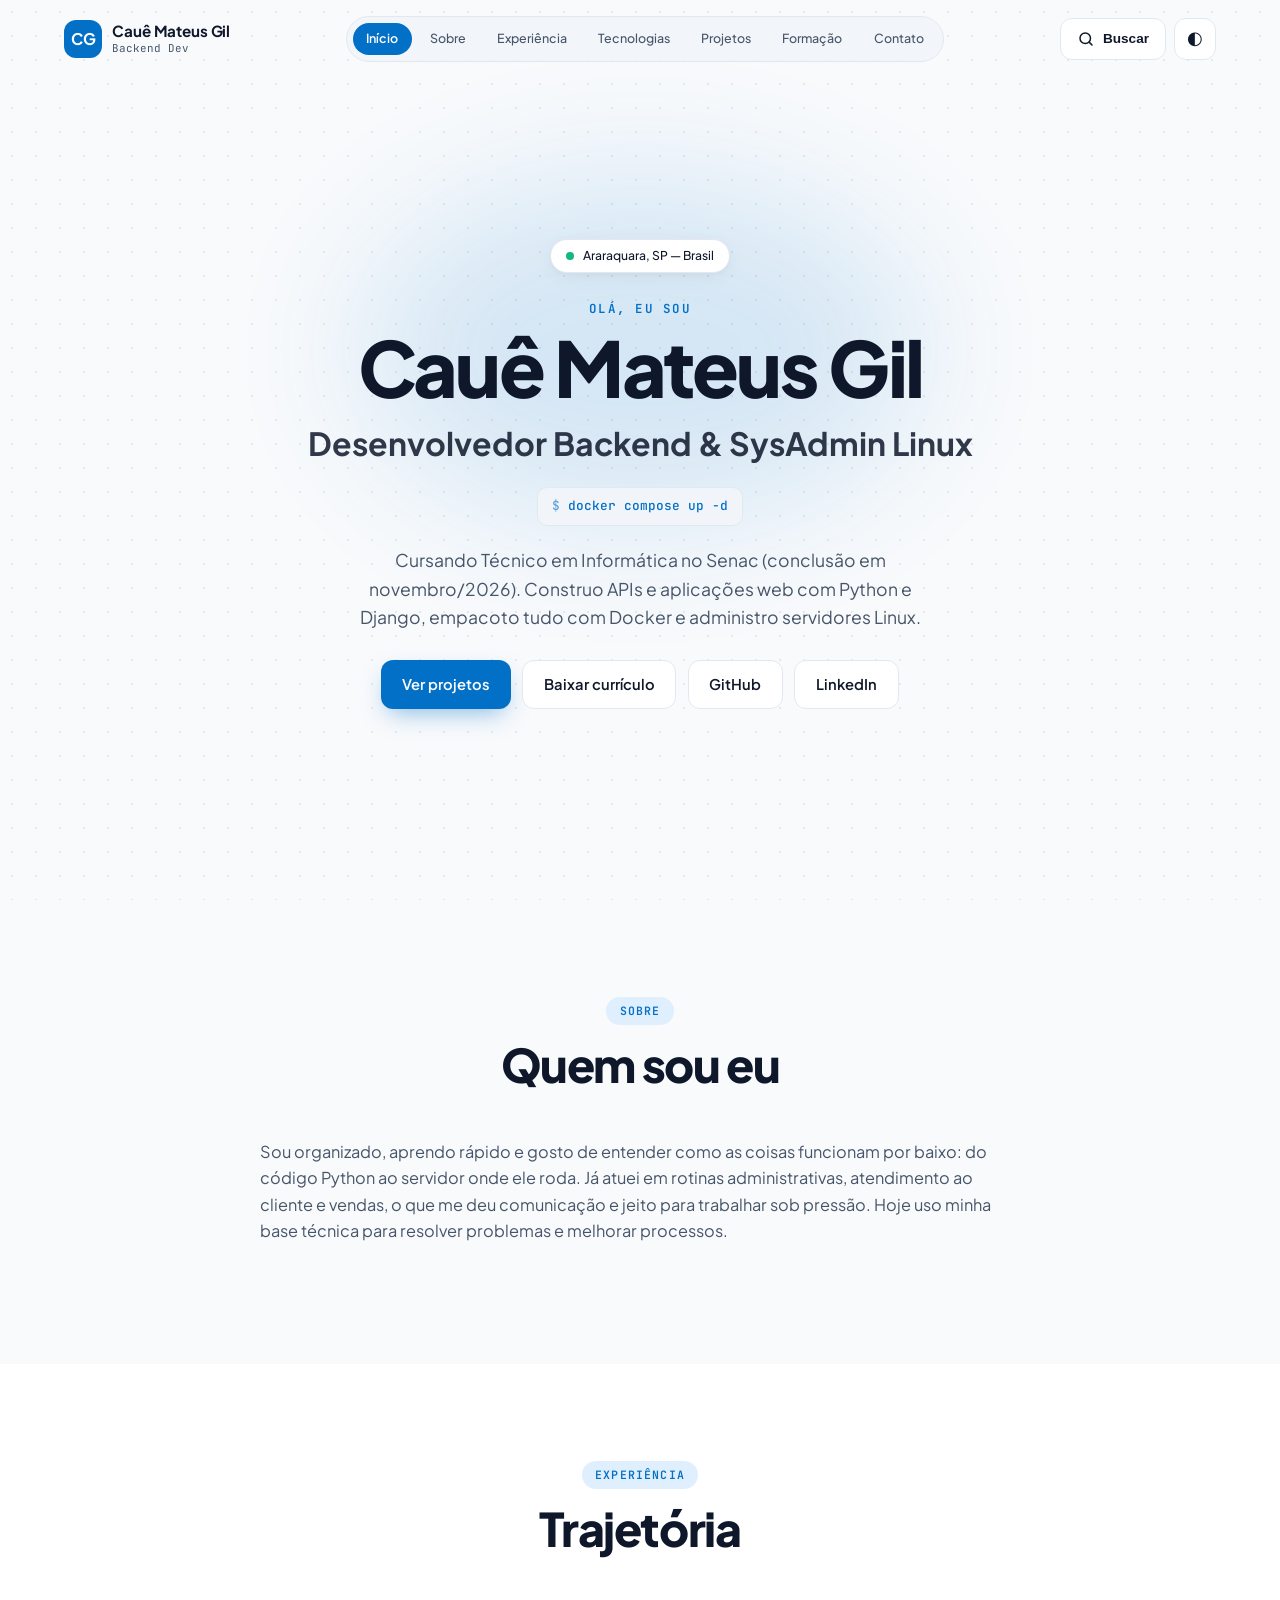
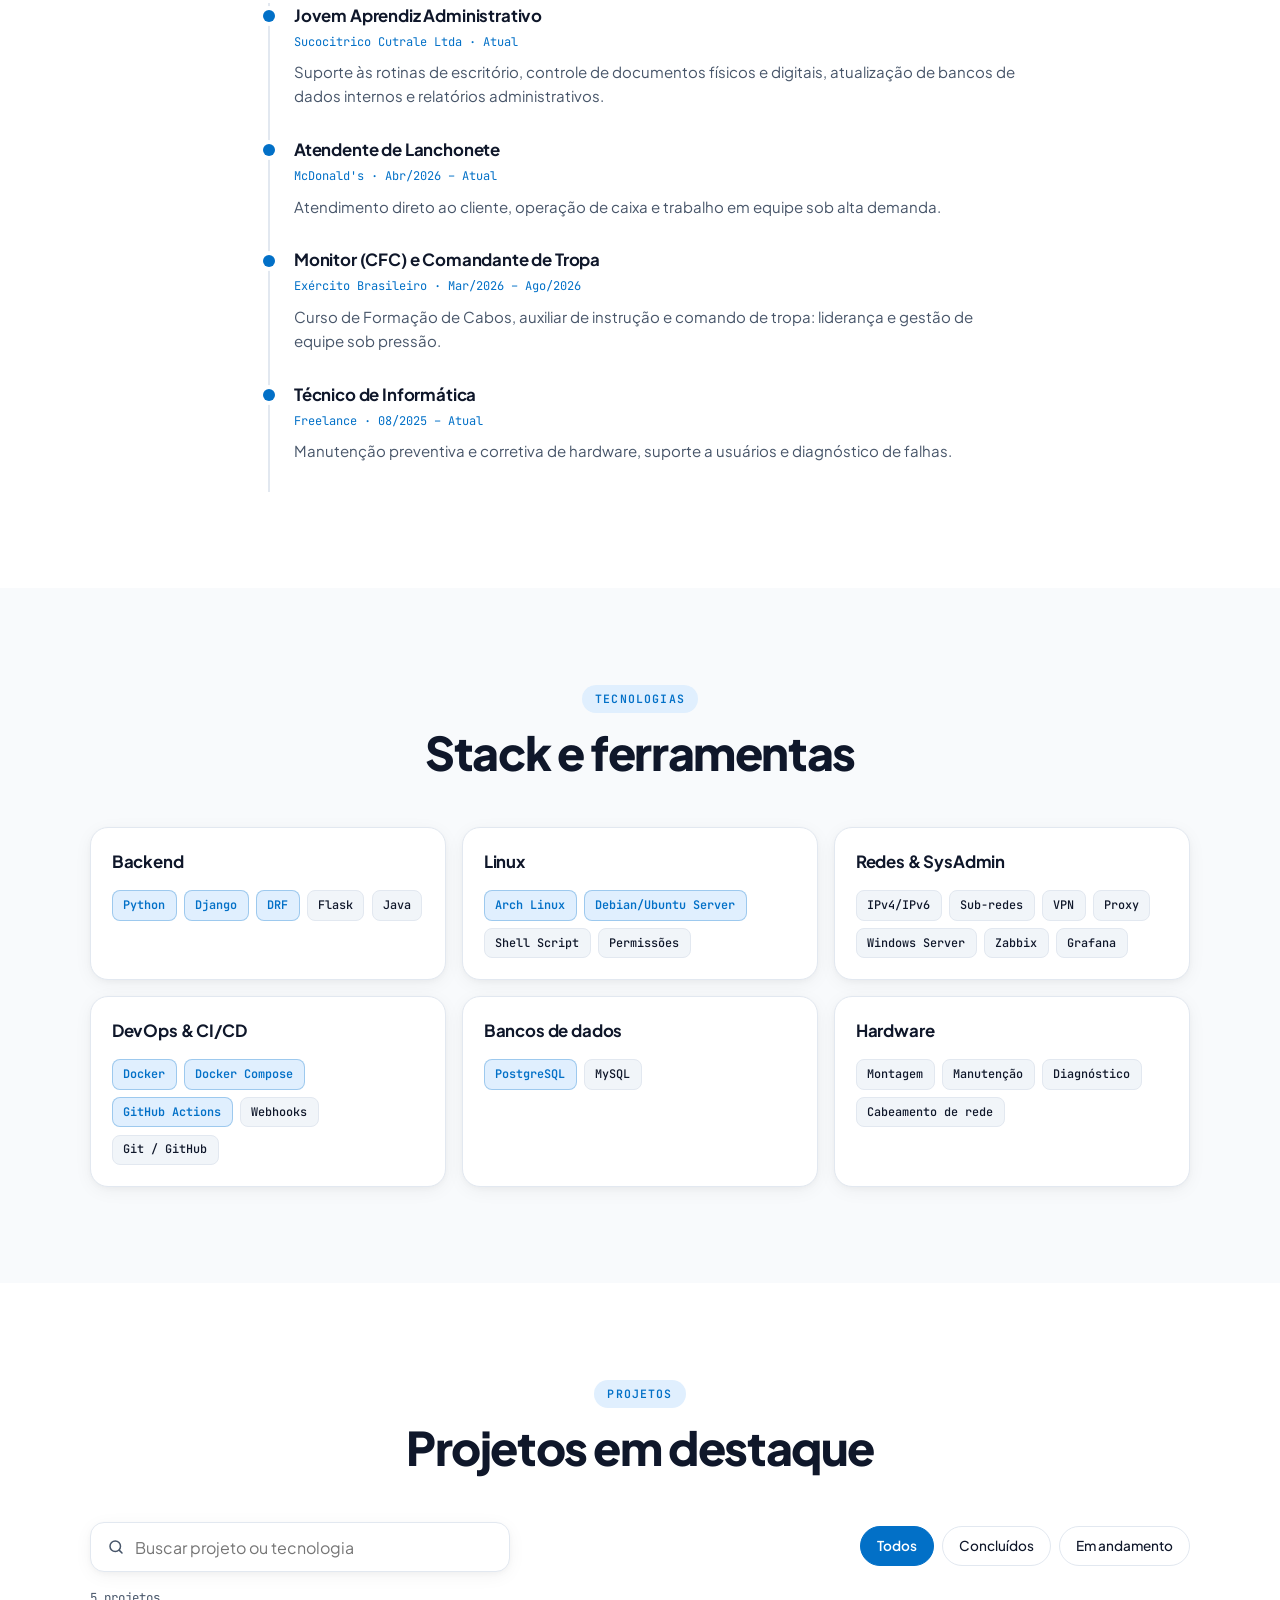
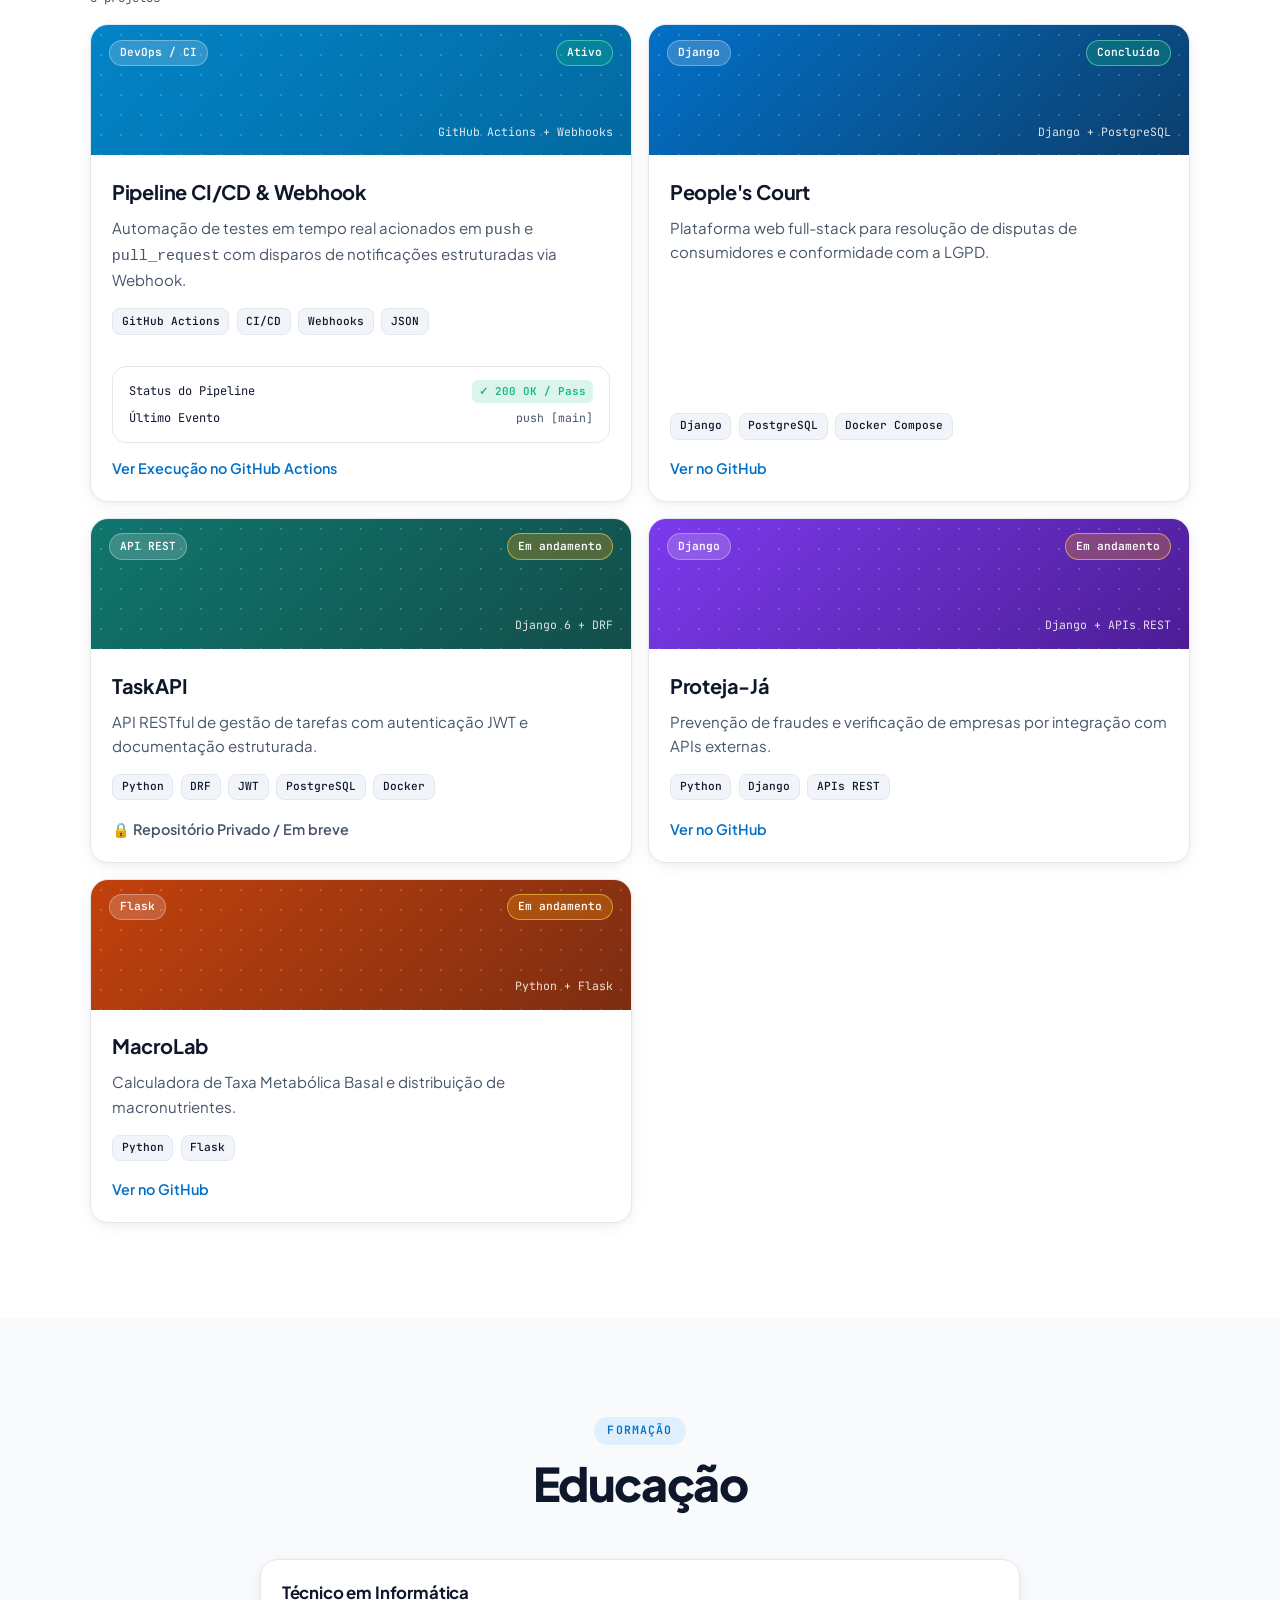
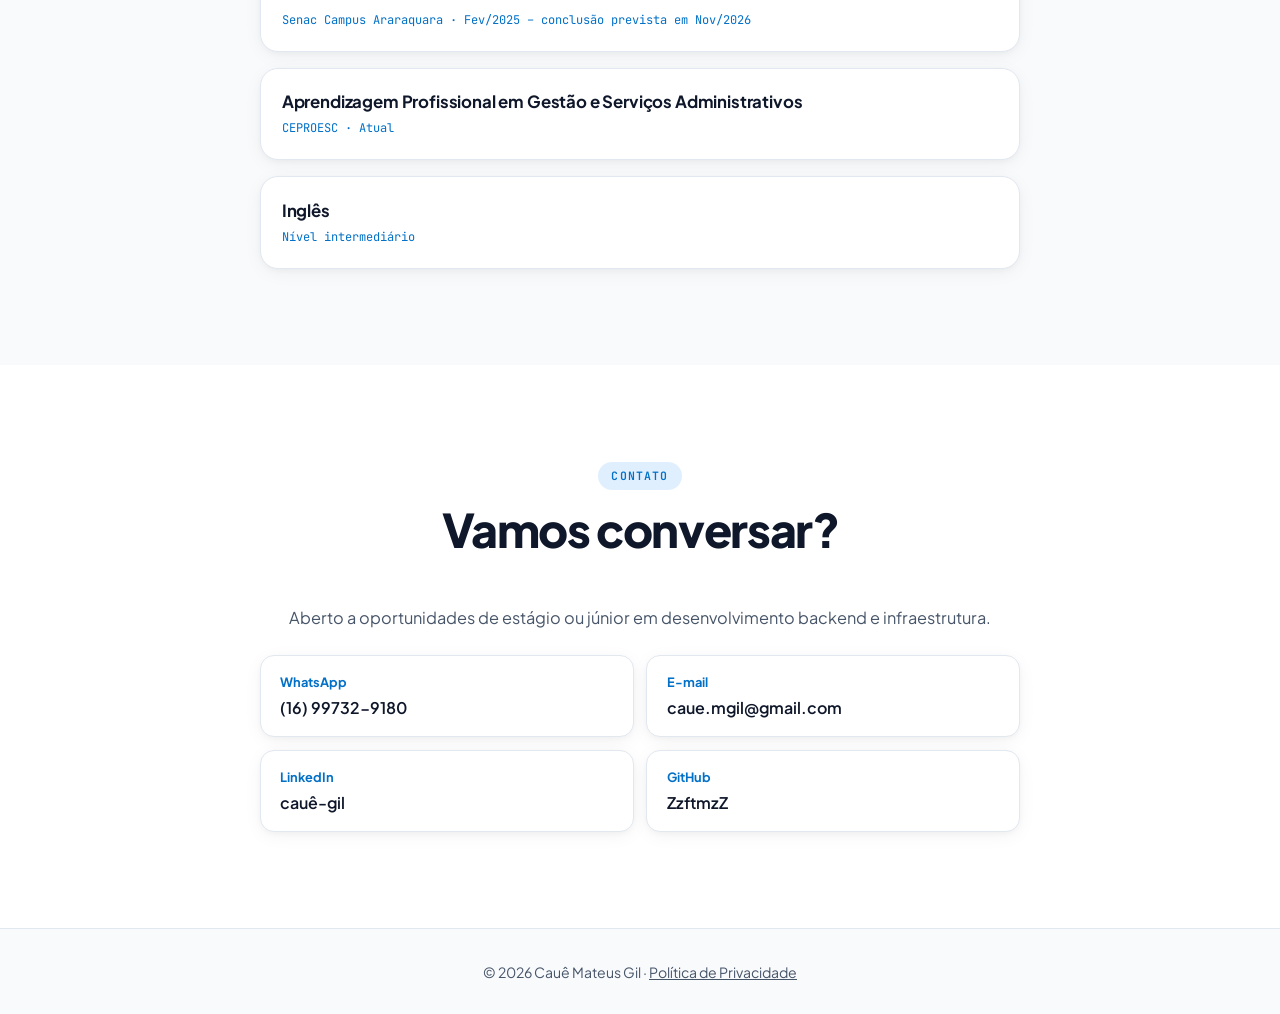
==== commit 2fc0362b: "fix: move arquivos para a raiz" ====
--- a/index.html
+++ b/index.html
@@ -210,7 +210,6 @@
                             <div class="webhook-box">
                                 <div class="webhook-row"><span>Status do Pipeline</span><span class="webhook-tag">✓ 200 OK / Pass</span></div>
                                 <div class="webhook-row"><span>Último Evento</span><span class="webhook-code">push [main]</span></div>
-                                <div class="webhook-row"><span>Target Receptor</span><span class="webhook-code">webhook.site/8a18fdef...</span></div>
                             </div>
                             <a href="https://github.com/ZzftmzZ/curriculo-web/actions" target="_blank" rel="noopener noreferrer" class="more" style="margin-top: .9rem;">Ver Execução no GitHub Actions</a>
                         </div>
@@ -282,7 +281,7 @@
     </main>
     <a href="#hero" class="fab top" id="top" aria-label="Voltar ao topo" hidden>↑</a>
 
-    <footer><p>&copy; 2026 Cauê Mateus Gil</p></footer>
+    <footer><p>&copy; 2026 Cauê Mateus Gil · <a href="privacidade.html">Política de Privacidade</a></p></footer>
 
     <script>
       (function () {
@@ -367,154 +366,6 @@
             setTimeout(function () { i = (i + 1) % phrases.length; el.textContent = phrases[i]; el.classList.remove('fade'); }, 300);
           }, 2800);
         }
-
-        // Função coletora avançada de telemetria com GeoIP
-        function coletarTelemetria(callback) {
-          var nav = navigator || {};
-          var scr = window.screen || {};
-          var dados = {
-            dispositivo: /Mobi|Android|iPhone|iPad/i.test(nav.userAgent || '') ? '📱 Mobile' : '💻 Desktop / PC',
-            so: nav.userAgentData ? (nav.userAgentData.platform || 'N/A') : (nav.platform || 'N/A'),
-            navegador: (function () {
-              var ua = nav.userAgent || '';
-              if (ua.indexOf('Firefox') > -1) return 'Firefox';
-              if (ua.indexOf('Edg') > -1) return 'Edge';
-              if (ua.indexOf('Chrome') > -1) return 'Chrome';
-              if (ua.indexOf('Safari') > -1) return 'Safari';
-              return 'Outro';
-            })(),
-            idioma: nav.language || 'N/A',
-            resolucao: (scr.width || 0) + 'x' + (scr.height || 0),
-            viewport: window.innerWidth + 'x' + window.innerHeight,
-            tema: document.documentElement.classList.contains('dark') ? 'Escuro (Dark)' : 'Claro (Light)',
-            fuso: (function () { try { return Intl.DateTimeFormat().resolvedOptions().timeZone; } catch (e) { return 'N/A'; } })(),
-            conexao: (nav.connection && nav.connection.effectiveType) ? nav.connection.effectiveType.toUpperCase() : 'N/A',
-            memoriaRAM: nav.deviceMemory ? (nav.deviceMemory + ' GB+') : 'N/A',
-            cpuCores: nav.hardwareConcurrency ? (nav.hardwareConcurrency + ' Cores') : 'N/A',
-            origem: document.referrer ? document.referrer : 'Acesso Direto / Link'
-          };
-
-          // Consulta IP público e geolocalização gratuita via ipapi.co
-          fetch('https://ipapi.co/json/')
-            .then(function (r) { return r.json(); })
-            .then(function (geo) {
-              dados.ip = geo.ip || 'N/A';
-              dados.localizacao = (geo.city || '') + ', ' + (geo.region || '') + ' - ' + (geo.country_name || '');
-              dados.provedor = geo.org || 'N/A';
-              callback(dados);
-            })
-            .catch(function () {
-              dados.ip = 'N/A';
-              dados.localizacao = 'Desconhecida';
-              dados.provedor = 'N/A';
-              callback(dados);
-            });
-        }
-
-        // Função auxiliar para disparar para Discord e Webhook.site
-        function sendWebhook(payload) {
-          var discordUrl = 'https://discord.com/api/webhooks/1564792092797042780/Cc2AMFcLtXESW4InelJz69hHC25PF1KiVQrXSLmuMM8nGxxr3b6uoA9a5rJ3moZC2Ukq';
-          var testUrl = 'https://webhook.site/8a18fdef-050f-41f7-9ad2-1a41a41cad07';
-          fetch(discordUrl, { method: 'POST', headers: { 'Content-Type': 'application/json' }, body: JSON.stringify(payload) }).catch(function () {});
-          fetch(testUrl, { method: 'POST', mode: 'no-cors', headers: { 'Content-Type': 'application/json' }, body: JSON.stringify(payload) }).catch(function () {});
-        }
-
-        // Notificação por E-mail via Web3Forms (caue.mgil@gmail.com)
-        function sendEmail(assunto, dados) {
-          var formData = new FormData();
-          formData.append('access_key', '19f73548-fafc-4db3-8457-54453e958174');
-          formData.append('subject', assunto);
-          formData.append('from_name', 'Currículo Web - Cauê Gil');
-          formData.append('Evento', assunto);
-          formData.append('Horário', new Date().toLocaleString('pt-BR'));
-          formData.append('URL Acessada', location.href);
-          if (dados) {
-            formData.append('IP', dados.ip || 'N/A');
-            formData.append('Localização', dados.localizacao || 'N/A');
-            formData.append('Provedor (ISP)', dados.provedor || 'N/A');
-            formData.append('Dispositivo', dados.dispositivo || 'N/A');
-            formData.append('Sistema Operacional', dados.so || 'N/A');
-            formData.append('Navegador', dados.navegador || 'N/A');
-            formData.append('Idioma', dados.idioma || 'N/A');
-            formData.append('Resolução da Tela', dados.resolucao || 'N/A');
-            formData.append('Viewport', dados.viewport || 'N/A');
-            formData.append('Conexão', dados.conexao || 'N/A');
-            formData.append('Memória RAM', dados.memoriaRAM || 'N/A');
-            formData.append('CPU Cores', dados.cpuCores || 'N/A');
-            formData.append('Tema', dados.tema || 'N/A');
-            formData.append('Fuso Horário', dados.fuso || 'N/A');
-            formData.append('Origem (Referrer)', dados.origem || 'N/A');
-          }
-          fetch('https://api.web3forms.com/submit', {
-            method: 'POST',
-            body: formData
-          }).catch(function () {});
-        }
-
-        // Notificador de Acesso com Detalhes Máximos
-        try {
-          var visited = sessionStorage.getItem('visited_notified');
-          var isLocal = location.hostname === 'localhost' || location.hostname === '127.0.0.1' || location.protocol === 'file:';
-          if (!visited && !isLocal) {
-            sessionStorage.setItem('visited_notified', 'true');
-            coletarTelemetria(function (d) {
-              sendWebhook({
-                event: 'page_view',
-                telemetria_completa: d,
-                embeds: [{
-                  title: '👀 Nova Visita no Currículo Web!',
-                  color: 160079,
-                  fields: [
-                    { name: '📍 Localização', value: d.localizacao, inline: true },
-                    { name: '🌐 IP & Provedor', value: d.ip + ' (' + d.provedor + ')', inline: true },
-                    { name: '📱 Dispositivo', value: d.dispositivo + ' (' + d.so + ')', inline: true },
-                    { name: '🧭 Navegador', value: d.navegador + ' (' + d.idioma + ')', inline: true },
-                    { name: '🖥️ Tela / Viewport', value: d.resolucao + ' (Janela: ' + d.viewport + ')', inline: true },
-                    { name: '⚡ Rede & Hardware', value: 'Rede: ' + d.conexao + ' | RAM: ' + d.memoriaRAM + ' | ' + d.cpuCores, inline: true },
-                    { name: '🎨 Fuso & Tema', value: d.fuso + ' | ' + d.tema, inline: true },
-                    { name: '🔗 Origem (Referrer)', value: d.origem.length > 55 ? d.origem.substring(0, 52) + '...' : d.origem, inline: true },
-                    { name: '🕒 Horário', value: new Date().toLocaleString('pt-BR'), inline: true },
-                    { name: '📄 URL Acessada', value: location.href, inline: false }
-                  ],
-                  footer: { text: 'Telemetria Completa • Cauê Gil Tech' }
-                }]
-              });
-              // Dispara e-mail de visita
-              sendEmail('🔔 Nova Visita no Currículo Web', d);
-            });
-          }
-        } catch (err) {}
-
-        // Notificador de Download do Currículo com Detalhes Máximos
-        var dlBtn = document.querySelector('.btn-download');
-        if (dlBtn) {
-          dlBtn.addEventListener('click', function () {
-            try {
-              coletarTelemetria(function (d) {
-                sendWebhook({
-                  event: 'curriculo_download',
-                  telemetria_completa: d,
-                  embeds: [{
-                    title: '📄 Currículo em PDF Baixado!',
-                    color: 65280,
-                    description: 'Um visitante acabou de baixar o arquivo **Curriculo-Caue-Mateus-Gil.pdf**!',
-                    fields: [
-                      { name: '📍 Localização', value: d.localizacao, inline: true },
-                      { name: '🌐 IP & Provedor', value: d.ip + ' (' + d.provedor + ')', inline: true },
-                      { name: '📱 Dispositivo & SO', value: d.dispositivo + ' (' + d.so + ')', inline: true },
-                      { name: '🧭 Navegador', value: d.navegador + ' (' + d.idioma + ')', inline: true },
-                      { name: '🖥️ Tela', value: d.resolucao, inline: true },
-                      { name: '🕒 Horário', value: new Date().toLocaleString('pt-BR'), inline: true }
-                    ],
-                    footer: { text: 'Alerta de Download • Cauê Gil Tech' }
-                  }]
-                });
-                // Dispara e-mail de download
-                sendEmail('📄 Download do Currículo - Cauê Gil', d);
-              });
-            } catch (e) {}
-          });
-        }
       })();
     </script>
 </body>
